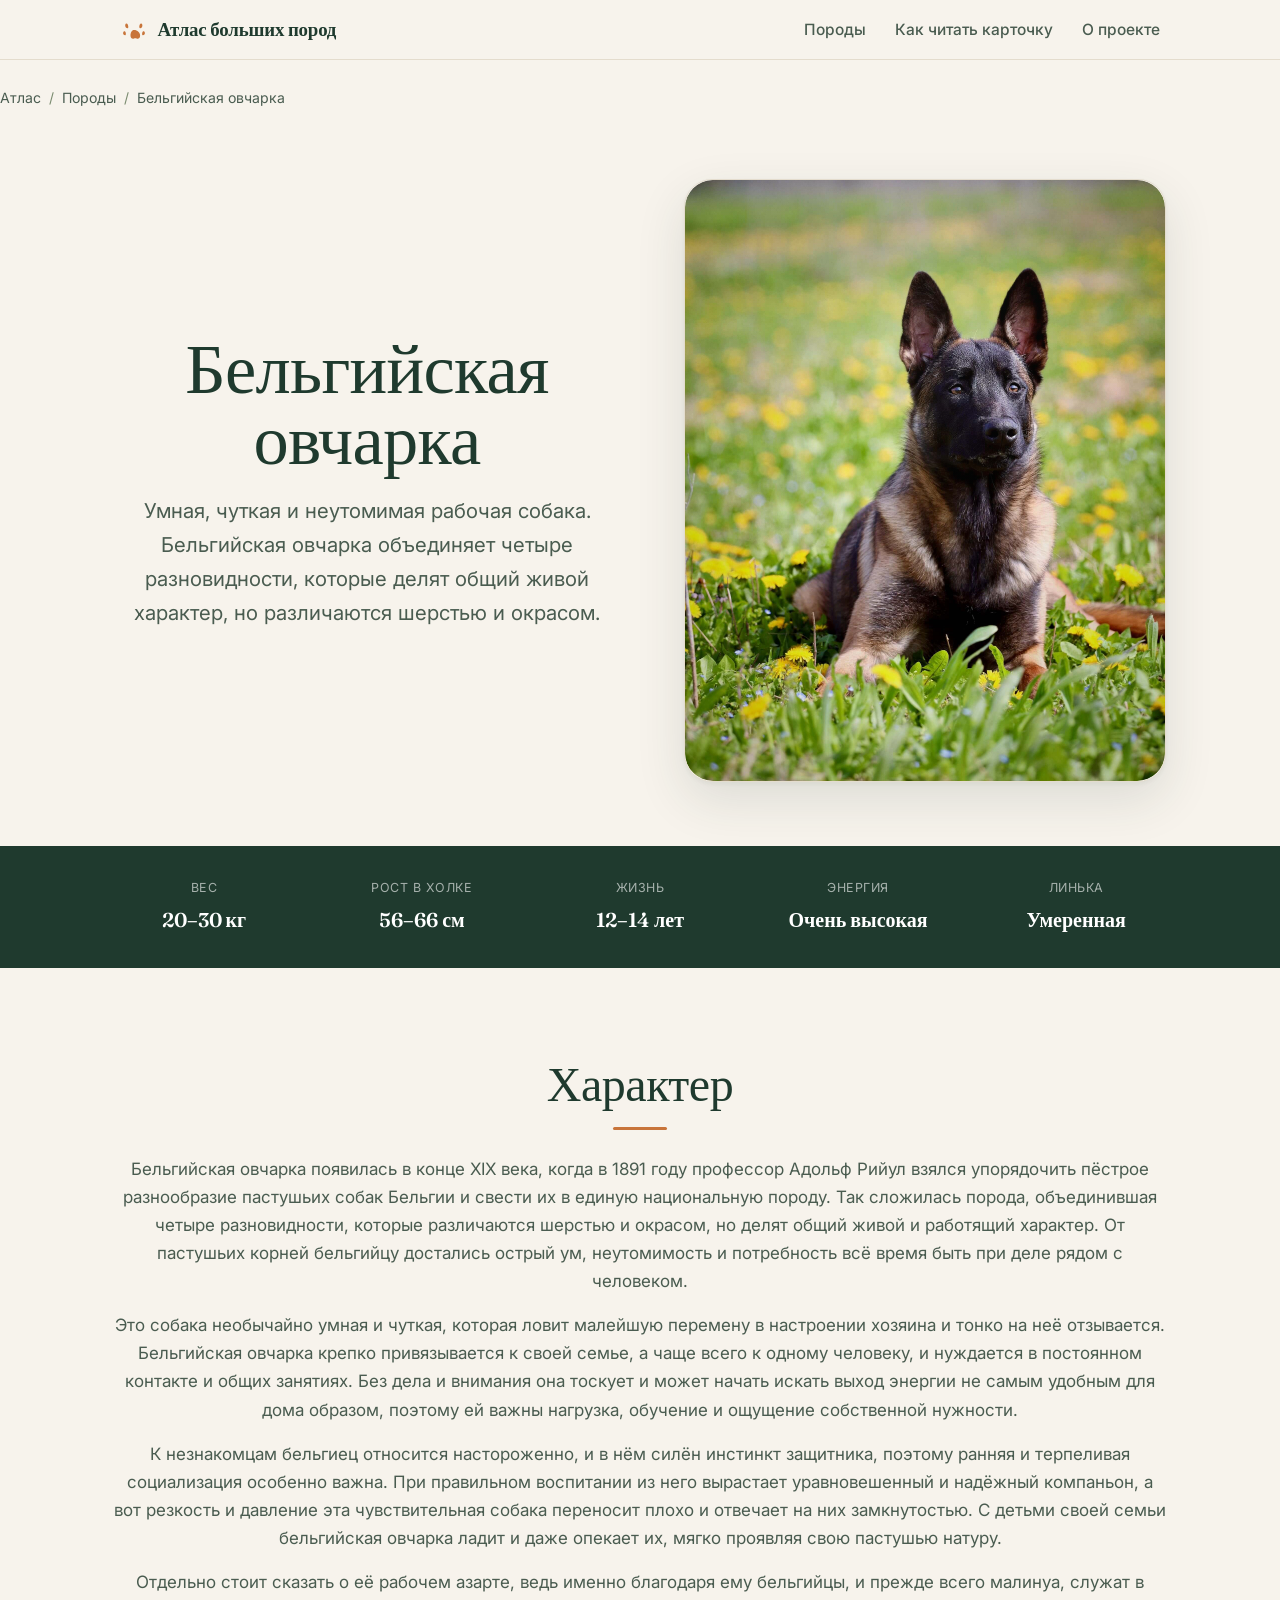
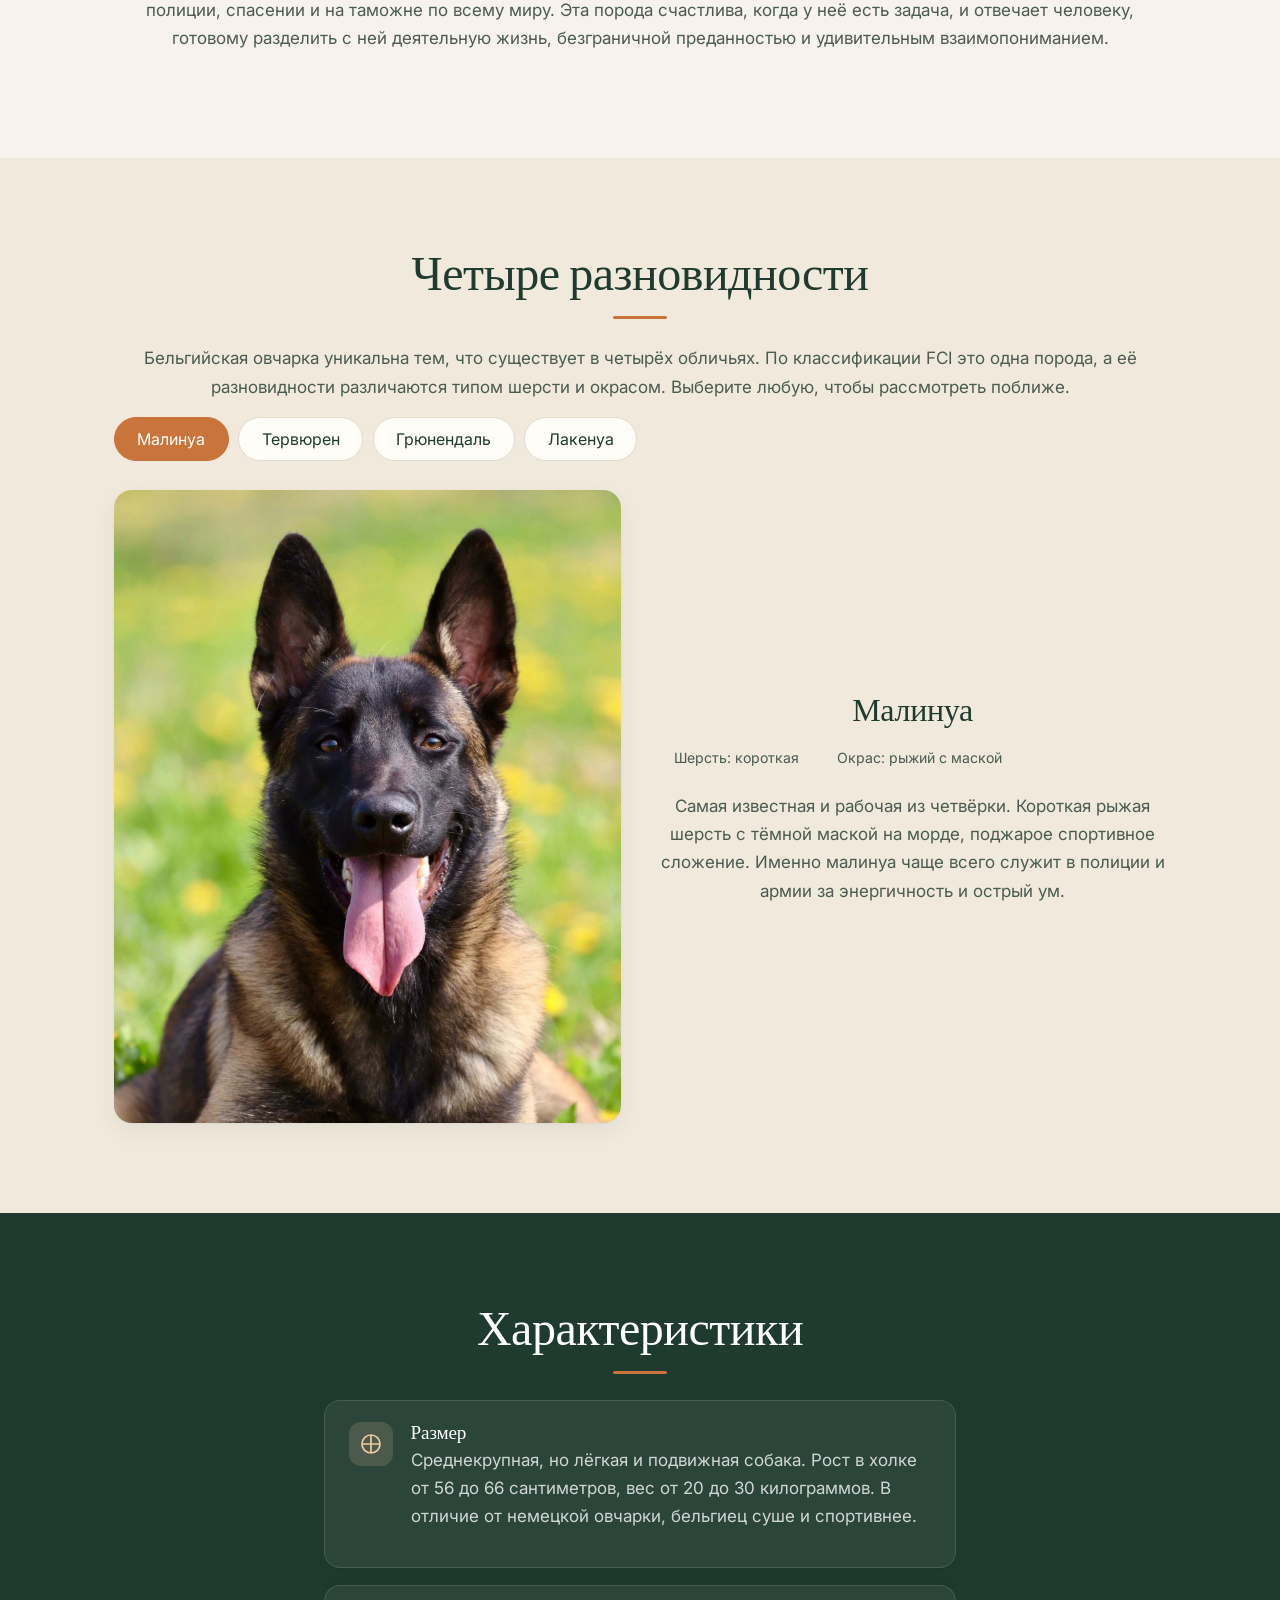
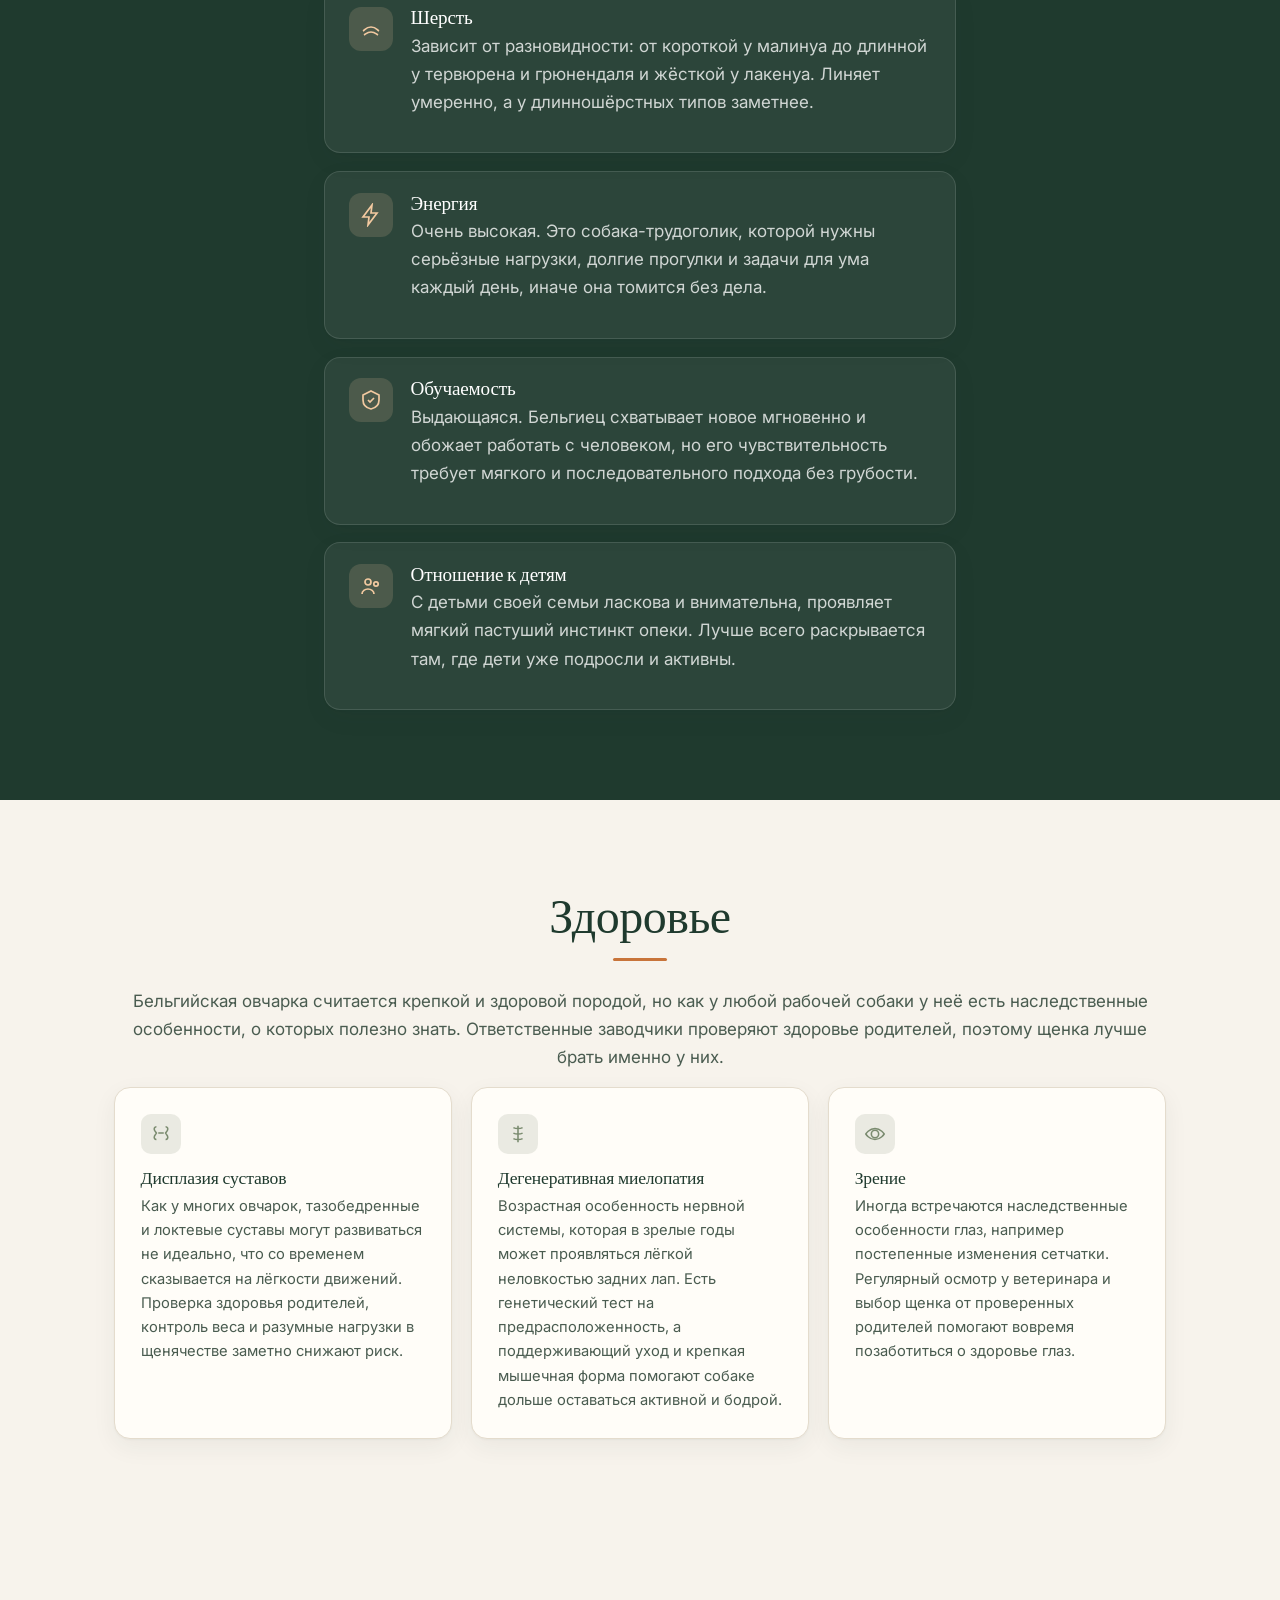
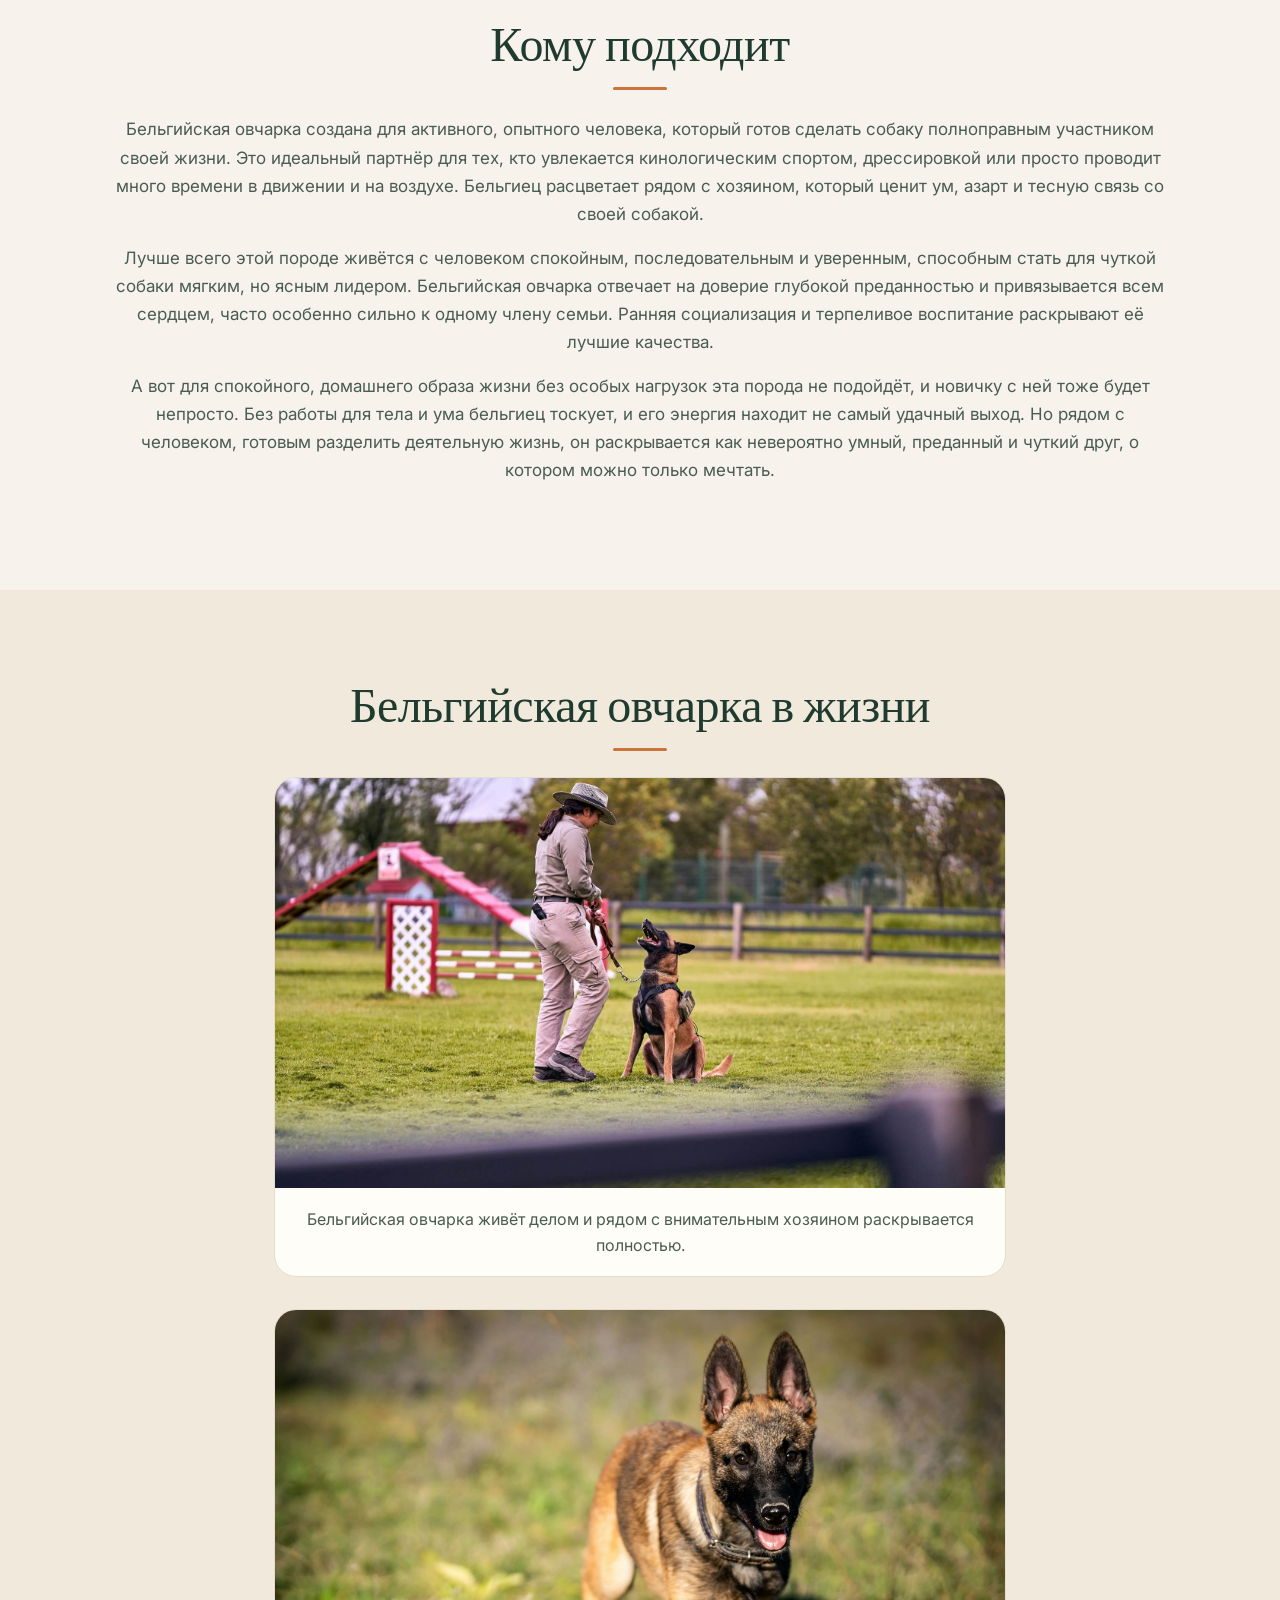
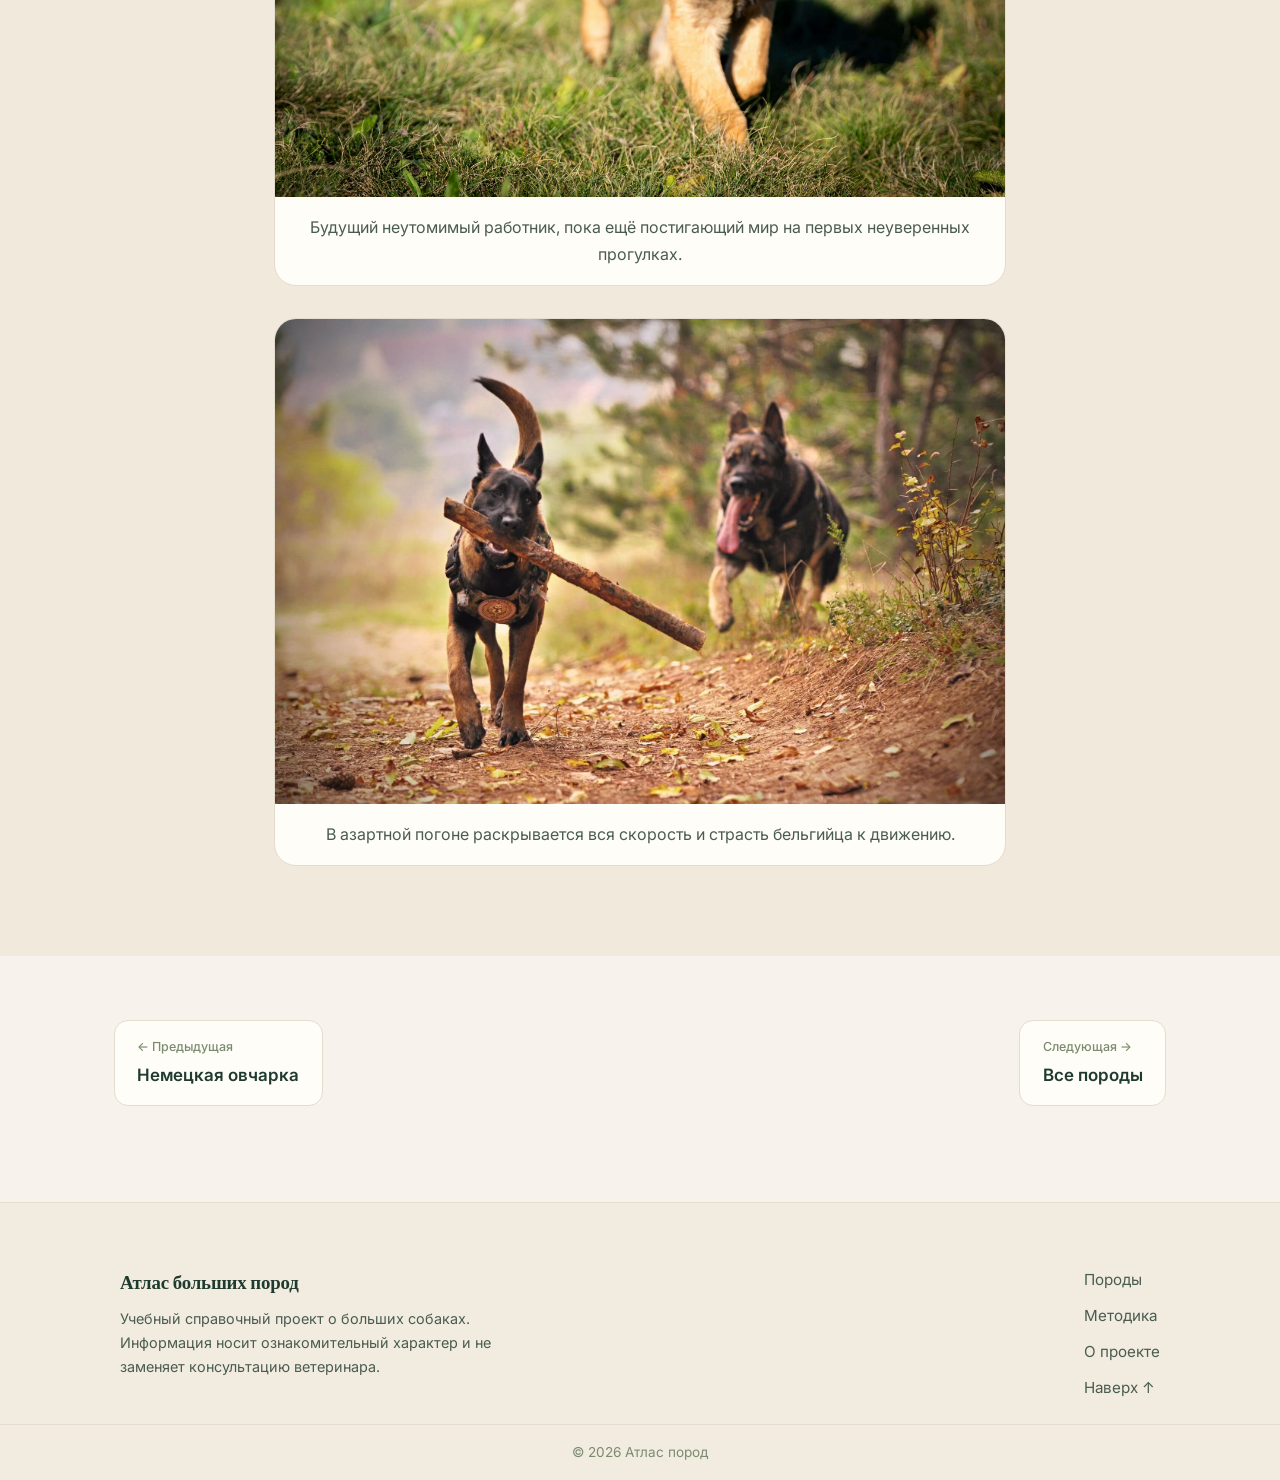
==== belgian.html @ 10ccaa0d "добавила бельгийца и обновила каталог для их поиска" ====
<!DOCTYPE html>
<html lang="ru">
<head>
<meta charset="UTF-8">
<meta name="viewport" content="width=device-width, initial-scale=1.0">
<title>Бельгийская овчарка — Атлас больших пород собак</title>
<meta name="description" content="Карточка бельгийской овчарки: четыре разновидности (малинуа, тервюрен, грюнендаль, лакенуа), характер, здоровье и уход за умной рабочей породой.">

<meta property="og:title" content="Бельгийская овчарка — четыре разновидности">
<meta property="og:description" content="Малинуа, тервюрен, грюнендаль и лакенуа: характер, здоровье и облик бельгийской овчарки.">
<meta property="og:type" content="article">

<script type="application/ld+json">
{
  "@context":"https://schema.org",
  "@type":"Article",
  "headline":"Бельгийская овчарка — характер, разновидности, здоровье",
  "about":"Бельгийская овчарка",
  "inLanguage":"ru",
  "description":"Четыре разновидности бельгийской овчарки, характер, здоровье и уход."
}
</script>
<script type="application/ld+json">
{
  "@context":"https://schema.org",
  "@type":"FAQPage",
  "mainEntity":[
    {"@type":"Question","name":"Сколько разновидностей у бельгийской овчарки?","acceptedAnswer":{"@type":"Answer","text":"Четыре: малинуа (короткошёрстный), тервюрен (длинношёрстный палевый), грюнендаль (длинношёрстный чёрный) и лакенуа (жесткошёрстный). По классификации FCI это одна порода."}},
    {"@type":"Question","name":"Малинуа и бельгийская овчарка — это одно и то же?","acceptedAnswer":{"@type":"Answer","text":"Малинуа — это короткошёрстная разновидность бельгийской овчарки, а не отдельная порода (по классификации FCI)."}},
    {"@type":"Question","name":"Сколько весит бельгийская овчарка?","acceptedAnswer":{"@type":"Answer","text":"Взрослая бельгийская овчарка весит примерно 20–30 кг при росте в холке 56–66 см."}}
  ]
}
</script>

<link rel="preconnect" href="https://fonts.googleapis.com">
<link rel="preconnect" href="https://fonts.gstatic.com" crossorigin>
<link href="https://fonts.googleapis.com/css2?family=Fraunces:ital,opsz,wght@0,9..144,400;0,9..144,500;0,9..144,600;1,9..144,400&family=Inter:wght@400;500;600&display=swap" rel="stylesheet">
<link rel="stylesheet" href="styles.css">
<link rel="stylesheet" href="breed.css">
<style>
/* ===== Блок «Четыре разновидности» ===== */
.variety-tabs{display:flex;flex-wrap:wrap;gap:.6rem;margin-bottom:1.8rem}
.variety-tab{
  padding:.7rem 1.4rem;border:1px solid var(--line);border-radius:999px;
  background:var(--bg-card);font-family:inherit;font-size:1rem;color:var(--ink);
  cursor:pointer;transition:background .2s var(--ease),border-color .2s var(--ease),color .2s var(--ease);
}
.variety-tab:hover{border-color:var(--accent)}
.variety-tab[aria-selected="true"]{background:var(--accent);border-color:var(--accent);color:#fff}
.variety-panel{display:grid;grid-template-columns:1fr 1fr;gap:clamp(1.5rem,3vw,2.5rem);align-items:center}
.variety-photo{border-radius:18px;overflow:hidden;box-shadow:var(--shadow);aspect-ratio:4/5}
.variety-photo img{width:100%;height:100%;object-fit:cover;display:block}
.variety-info h3{font-family:'Fraunces',serif;font-size:clamp(1.5rem,2.5vw,2rem);margin-bottom:.8rem}
.variety-meta{display:flex;flex-wrap:wrap;gap:.6rem;margin-bottom:1.1rem}
.variety-meta span{
  background:var(--bg-soft,#F0E9DC);color:var(--ink-soft);
  padding:.35rem .9rem;border-radius:999px;font-size:.88rem;
}
.variety-info p{color:var(--ink-soft);line-height:1.65}
.variety-panel.is-switching{opacity:0;transition:opacity .15s ease}
@media (max-width:700px){
  .variety-panel{grid-template-columns:1fr}
}
</style>
</head>
<body>

<a class="skip-link" href="#main">К содержанию</a>

<header class="site-header" id="top">
  <nav class="nav" aria-label="Основная навигация">
    <a class="brand" href="index.html">
      <span class="brand-mark" aria-hidden="true">
        <svg viewBox="0 0 32 32" width="28" height="28" fill="none"><path d="M9 14c-2.2 0-3.5-2-3-4 .4-1.6 2-2 3 0 .8 1.6.5 4 0 4zm14 0c-1 0-1.3-2.4-.5-4 1-2 2.6-1.6 3-0 .5 2-0.8 4-2.5 4zM6 22c-2 0-3-2-2.2-3.7.7-1.5 2.2-1 2.7.6.4 1.4.3 3.1-.5 3.1zm20 0c-.8 0-.9-1.7-.5-3.1.5-1.6 2-2.1 2.7-.6C29 20 28 22 26 22zM16 16c4 0 7 3 7 6.5 0 2.8-2.2 4-4 3.2-1.2-.5-2-.5-3 0-1.8.8-4-.4-4-3.2C12 19 13.5 16 16 16z" fill="currentColor"/></svg>
      </span>
      <span class="brand-text">Атлас&nbsp;больших&nbsp;пород</span>
    </a>
    <button class="nav-toggle" aria-expanded="false" aria-controls="nav-links" aria-label="Открыть меню"><span></span><span></span><span></span></button>
    <ul class="nav-links" id="nav-links">
      <li><a href="index.html#breeds">Породы</a></li>
      <li><a href="index.html#how">Как читать карточку</a></li>
      <li><a href="index.html#about">О проекте</a></li>
    </ul>
  </nav>
</header>

<main id="main" class="breed-page breed-centered breed-premium">

  <nav class="crumbs" aria-label="Хлебные крошки">
    <a href="index.html">Атлас</a><span>/</span><a href="index.html#breeds">Породы</a><span>/</span> Бельгийская овчарка
  </nav>

  <section class="breed-hero">
    <div class="breed-hero-text">
      <h1>Бельгийская овчарка</h1>
      <p class="lead">Умная, чуткая и неутомимая рабочая собака. Бельгийская овчарка объединяет четыре разновидности, которые делят общий живой характер, но различаются шерстью и окрасом.</p>
    </div>
    <div class="breed-portrait">
      <img src="images/belgian-hero.jpg" alt="Бельгийская овчарка грюнендаль" loading="eager">
    </div>
  </section>

  <div class="facts-band">
    <dl class="facts">
      <div><dt>Вес</dt><dd>20–30 кг</dd></div>
      <div><dt>Рост в холке</dt><dd>56–66 см</dd></div>
      <div><dt>Жизнь</dt><dd>12–14 лет</dd></div>
      <div><dt>Энергия</dt><dd>Очень высокая</dd></div>
      <div><dt>Линька</dt><dd>Умеренная</dd></div>
    </dl>
  </div>

  <!-- Характер -->
  <section class="breed-section sec-cream" data-reveal>
    <h2>Характер</h2>
    <p>Бельгийская овчарка появилась в конце XIX века, когда в 1891 году профессор Адольф Рийул взялся упорядочить пёстрое разнообразие пастушьих собак Бельгии и свести их в единую национальную породу. Так сложилась порода, объединившая четыре разновидности, которые различаются шерстью и окрасом, но делят общий живой и работящий характер. От пастушьих корней бельгийцу достались острый ум, неутомимость и потребность всё время быть при деле рядом с человеком.</p>
    <p>Это собака необычайно умная и чуткая, которая ловит малейшую перемену в настроении хозяина и тонко на неё отзывается. Бельгийская овчарка крепко привязывается к своей семье, а чаще всего к одному человеку, и нуждается в постоянном контакте и общих занятиях. Без дела и внимания она тоскует и может начать искать выход энергии не самым удобным для дома образом, поэтому ей важны нагрузка, обучение и ощущение собственной нужности.</p>
    <p>К незнакомцам бельгиец относится настороженно, и в нём силён инстинкт защитника, поэтому ранняя и терпеливая социализация особенно важна. При правильном воспитании из него вырастает уравновешенный и надёжный компаньон, а вот резкость и давление эта чувствительная собака переносит плохо и отвечает на них замкнутостью. С детьми своей семьи бельгийская овчарка ладит и даже опекает их, мягко проявляя свою пастушью натуру.</p>
    <p>Отдельно стоит сказать о её рабочем азарте, ведь именно благодаря ему бельгийцы, и прежде всего малинуа, служат в полиции, спасении и на таможне по всему миру. Эта порода счастлива, когда у неё есть задача, и отвечает человеку, готовому разделить с ней деятельную жизнь, безграничной преданностью и удивительным взаимопониманием.</p>
  </section>

  <!-- ЧЕТЫРЕ РАЗНОВИДНОСТИ -->
  <section class="breed-section sec-card" data-reveal>
    <h2>Четыре разновидности</h2>
    <p>Бельгийская овчарка уникальна тем, что существует в четырёх обличьях. По классификации FCI это одна порода, а её разновидности различаются типом шерсти и окрасом. Выберите любую, чтобы рассмотреть поближе.</p>

    <div class="variety-tabs" role="tablist" aria-label="Разновидности бельгийской овчарки">
      <button class="variety-tab" role="tab" aria-selected="true"  data-variety="malinois">Малинуа</button>
      <button class="variety-tab" role="tab" aria-selected="false" data-variety="tervuren">Тервюрен</button>
      <button class="variety-tab" role="tab" aria-selected="false" data-variety="groenendael">Грюнендаль</button>
      <button class="variety-tab" role="tab" aria-selected="false" data-variety="laekenois">Лакенуа</button>
    </div>

    <div class="variety-panel" id="variety-panel">
      <div class="variety-photo"><img id="variety-img" src="images/belgian-malinois.jpg" alt="Бельгийская овчарка малинуа"></div>
      <div class="variety-info">
        <h3 id="variety-title">Малинуа</h3>
        <div class="variety-meta" id="variety-tags"></div>
        <p id="variety-desc"></p>
      </div>
    </div>
  </section>

  <!-- Характеристики -->
  <section class="breed-section sec-dark" data-reveal>
    <h2>Характеристики</h2>
    <div class="spec-list">
      <div class="spec-item"><span class="spec-icon"><svg viewBox="0 0 24 24"><path d="M3 12h18M12 3v18"/><circle cx="12" cy="12" r="9"/></svg></span><div><h3>Размер</h3><p>Среднекрупная, но лёгкая и подвижная собака. Рост в холке от 56 до 66 сантиметров, вес от 20 до 30 килограммов. В отличие от немецкой овчарки, бельгиец суше и спортивнее.</p></div></div>
      <div class="spec-item"><span class="spec-icon"><svg viewBox="0 0 24 24"><path d="M4 14c2-1 3-4 8-4s6 3 8 4M5 18c2-1 3-3 7-3s5 2 7 3"/></svg></span><div><h3>Шерсть</h3><p>Зависит от разновидности: от короткой у малинуа до длинной у тервюрена и грюнендаля и жёсткой у лакенуа. Линяет умеренно, а у длинношёрстных типов заметнее.</p></div></div>
      <div class="spec-item"><span class="spec-icon"><svg viewBox="0 0 24 24"><path d="M13 2L4 14h6l-1 8 9-12h-6z"/></svg></span><div><h3>Энергия</h3><p>Очень высокая. Это собака-трудоголик, которой нужны серьёзные нагрузки, долгие прогулки и задачи для ума каждый день, иначе она томится без дела.</p></div></div>
      <div class="spec-item"><span class="spec-icon"><svg viewBox="0 0 24 24"><path d="M12 3l8 4v5c0 5-3.5 8-8 9-4.5-1-8-4-8-9V7z"/><path d="M9 12l2 2 4-4"/></svg></span><div><h3>Обучаемость</h3><p>Выдающаяся. Бельгиец схватывает новое мгновенно и обожает работать с человеком, но его чувствительность требует мягкого и последовательного подхода без грубости.</p></div></div>
      <div class="spec-item"><span class="spec-icon"><svg viewBox="0 0 24 24"><circle cx="9" cy="8" r="3"/><circle cx="17" cy="10" r="2.2"/><path d="M3 20c0-3 3-5 6-5s6 2 6 5"/></svg></span><div><h3>Отношение к детям</h3><p>С детьми своей семьи ласкова и внимательна, проявляет мягкий пастуший инстинкт опеки. Лучше всего раскрывается там, где дети уже подросли и активны.</p></div></div>
    </div>
  </section>

  <!-- Здоровье -->
  <section class="breed-section sec-cream" data-reveal>
    <h2>Здоровье</h2>
    <p>Бельгийская овчарка считается крепкой и здоровой породой, но как у любой рабочей собаки у неё есть наследственные особенности, о которых полезно знать. Ответственные заводчики проверяют здоровье родителей, поэтому щенка лучше брать именно у них.</p>
    <div class="health-grid">
      <div class="health-card"><span class="health-ico"><svg viewBox="0 0 24 24"><path d="M7 4c-2 0-3 2-2 4l2 3-2 3c-1 2 0 4 2 4M17 4c2 0 3 2 2 4l-2 3 2 3c1 2 0 4-2 4M9 11h6"/></svg></span><h3>Дисплазия суставов</h3><p>Как у многих овчарок, тазобедренные и локтевые суставы могут развиваться не идеально, что со временем сказывается на лёгкости движений. Проверка здоровья родителей, контроль веса и разумные нагрузки в щенячестве заметно снижают риск.</p></div>
      <div class="health-card"><span class="health-ico"><svg viewBox="0 0 24 24"><path d="M12 3v18M12 6c3 0 5-1 5-1M12 6c-3 0-5-1-5-1M12 12c3 0 5-1 5-1M12 12c-3 0-5-1-5-1M12 18c3 0 5-1 5-1M12 18c-3 0-5-1-5-1"/></svg></span><h3>Дегенеративная миелопатия</h3><p>Возрастная особенность нервной системы, которая в зрелые годы может проявляться лёгкой неловкостью задних лап. Есть генетический тест на предрасположенность, а поддерживающий уход и крепкая мышечная форма помогают собаке дольше оставаться активной и бодрой.</p></div>
      <div class="health-card"><span class="health-ico"><svg viewBox="0 0 24 24"><circle cx="12" cy="12" r="4"/><path d="M2 12s3.5-6 10-6 10 6 10 6-3.5 6-10 6-10-6-10-6z"/></svg></span><h3>Зрение</h3><p>Иногда встречаются наследственные особенности глаз, например постепенные изменения сетчатки. Регулярный осмотр у ветеринара и выбор щенка от проверенных родителей помогают вовремя позаботиться о здоровье глаз.</p></div>
    </div>
  </section>

  <!-- Кому подходит -->
  <section class="breed-section sec-cream" data-reveal>
    <h2>Кому подходит</h2>
    <p>Бельгийская овчарка создана для активного, опытного человека, который готов сделать собаку полноправным участником своей жизни. Это идеальный партнёр для тех, кто увлекается кинологическим спортом, дрессировкой или просто проводит много времени в движении и на воздухе. Бельгиец расцветает рядом с хозяином, который ценит ум, азарт и тесную связь со своей собакой.</p>
    <p>Лучше всего этой породе живётся с человеком спокойным, последовательным и уверенным, способным стать для чуткой собаки мягким, но ясным лидером. Бельгийская овчарка отвечает на доверие глубокой преданностью и привязывается всем сердцем, часто особенно сильно к одному члену семьи. Ранняя социализация и терпеливое воспитание раскрывают её лучшие качества.</p>
    <p>А вот для спокойного, домашнего образа жизни без особых нагрузок эта порода не подойдёт, и новичку с ней тоже будет непросто. Без работы для тела и ума бельгиец тоскует, и его энергия находит не самый удачный выход. Но рядом с человеком, готовым разделить деятельную жизнь, он раскрывается как невероятно умный, преданный и чуткий друг, о котором можно только мечтать.</p>
  </section>

  <!-- Галерея -->
  <section class="breed-section sec-card" data-reveal>
    <h2>Бельгийская овчарка в жизни</h2>
    <div class="gallery gallery-vertical">
      <figure><img src="images/belgian-life-1.jpg" alt="Бельгийская овчарка на дрессировке с человеком" loading="lazy"><figcaption>Бельгийская овчарка живёт делом и рядом с внимательным хозяином раскрывается полностью.</figcaption></figure>
      <figure><img src="images/belgian-life-2.jpg" alt="Щенок бельгийской овчарки" loading="lazy"><figcaption>Будущий неутомимый работник, пока ещё постигающий мир на первых неуверенных прогулках.</figcaption></figure>
      <figure><img src="images/belgian-life-3.jpg" alt="Бельгийская овчарка бежит с палкой" loading="lazy"><figcaption>В азартной погоне раскрывается вся скорость и страсть бельгийца к движению.</figcaption></figure>
    </div>
  </section>

  <nav class="breed-nav" aria-label="Другие породы">
    <a href="shepherd.html"><small>← Предыдущая</small>Немецкая овчарка</a>
    <a href="index.html#breeds"><small>Следующая →</small>Все породы</a>
  </nav>

</main>

<footer class="site-footer">
  <div class="footer-inner">
    <div>
      <span class="brand-text">Атлас&nbsp;больших&nbsp;пород</span>
      <p class="footer-note">Учебный справочный проект о больших собаках. Информация носит ознакомительный характер и не заменяет консультацию ветеринара.</p>
    </div>
    <nav aria-label="Подвал">
      <a href="index.html#breeds">Породы</a>
      <a href="index.html#how">Методика</a>
      <a href="index.html#about">О проекте</a>
      <a href="#top">Наверх ↑</a>
    </nav>
  </div>
  <p class="footer-copy">© 2026 Атлас пород</p>
</footer>

<script src="script.js"></script>
<script>
/* ===== Переключатель разновидностей ===== */
(function(){
  const data = {
    malinois:{
      title:'Малинуа',
      img:'images/belgian-malinois.jpg',
      alt:'Бельгийская овчарка малинуа',
      tags:['Шерсть: короткая','Окрас: рыжий с маской'],
      desc:'Самая известная и рабочая из четвёрки. Короткая рыжая шерсть с тёмной маской на морде, поджарое спортивное сложение. Именно малинуа чаще всего служит в полиции и армии за энергичность и острый ум.'
    },
    tervuren:{
      title:'Тервюрен',
      img:'images/belgian-tervuren.jpg',
      alt:'Бельгийская овчарка тервюрен',
      tags:['Шерсть: длинная','Окрас: палевый с налётом'],
      desc:'Длинношёрстный красавец с пышным «воротником» и очёсами. Основной окрас палевый, где кончики волос будто присыпаны углём. Редко встречается и серый вариант окраса. Темперамент живой и впечатлительный.'
    },
    groenendael:{
      title:'Грюнендаль',
      img:'images/belgian-groenendael.jpg',
      alt:'Бельгийская овчарка грюнендаль',
      tags:['Шерсть: длинная','Окрас: сплошной чёрный'],
      desc:'Та же длинная роскошная шерсть, что у тервюрена, но угольно-чёрная без единого пятна. Самый эффектный и нарядный из бельгийцев, элегантный и внимательный.'
    },
    laekenois:{
      title:'Лакенуа',
      img:'images/belgian-laekenois.jpg',
      alt:'Бельгийская овчарка лакенуа',
      tags:['Шерсть: жёсткая','Окрас: рыжеватый'],
      desc:'Самая редкая разновидность. Жёсткая, грубая, чуть взъерошенная шерсть придаёт лакенуа простоватый «деревенский» вид. Рыжеватый окрас с лёгким затемнением на морде и хвосте.'
    }
  };

  const tabs  = document.querySelectorAll('.variety-tab');
  const panel = document.getElementById('variety-panel');
  const img   = document.getElementById('variety-img');
  const title = document.getElementById('variety-title');
  const tagsW = document.getElementById('variety-tags');
  const desc  = document.getElementById('variety-desc');
  if(!tabs.length || !panel) return;

  function render(key){
    const v = data[key];
    if(!v) return;
    img.src = v.img;
    img.alt = v.alt;
    title.textContent = v.title;
    tagsW.innerHTML = v.tags.map(t => '<span>' + t + '</span>').join('');
    desc.textContent = v.desc;
  }

  tabs.forEach(tab => {
    tab.addEventListener('click', () => {
      tabs.forEach(t => t.setAttribute('aria-selected', String(t === tab)));
      panel.classList.add('is-switching');
      setTimeout(() => {
        render(tab.dataset.variety);
        panel.classList.remove('is-switching');
      }, 150);
    });
  });

  // стартовое состояние
  render('malinois');
})();
</script>
</body>
</html>
---- styles.css ----
/* =========================================================
   АТЛАС ПОРОД — стили
   Концепция: премиальный иллюстрированный полевой справочник
   Палитра: тёплый крем, чернильно-зелёный, терракота, мох
   ========================================================= */

:root{
  --bg:        #F7F3EC;   /* тёплый кремовый фон, не чисто белый */
  --bg-card:   #FFFDF8;   /* карточки чуть светлее фона */
  --ink:       #1F3A2E;   /* глубокий чернильно-зелёный текст */
  --ink-soft:  #4A5C50;   /* приглушённый текст */
  --accent:    #C8743A;   /* терракотово-янтарный акцент */
  --accent-dk: #A95C28;
  --moss:      #7A8B6F;   /* мягкий мох */
  --line:      #E4DCCD;   /* линии и рамки */
  --shadow:    0 1px 2px rgba(31,58,46,.04), 0 8px 24px rgba(31,58,46,.06);
  --shadow-lg: 0 2px 4px rgba(31,58,46,.05), 0 18px 50px rgba(31,58,46,.12);
  --radius:    18px;
  --maxw:      1120px;
  --ease:      cubic-bezier(.22,.61,.36,1);
}

*{box-sizing:border-box;margin:0;padding:0}

html{scroll-behavior:smooth;-webkit-text-size-adjust:100%}

body{
  background:var(--bg);
  color:var(--ink);
  font-family:'Inter',system-ui,sans-serif;
  font-size:17px;
  line-height:1.65;
  -webkit-font-smoothing:antialiased;
  text-rendering:optimizeLegibility;
}

img{max-width:100%;display:block}

h1,h2,h3{font-family:'Fraunces',Georgia,serif;line-height:1.1;font-weight:500;letter-spacing:-.01em}

a{color:inherit;text-decoration:none}

/* ---- Доступность: фокус и skip-link ---- */
:focus-visible{outline:3px solid var(--accent);outline-offset:3px;border-radius:6px}

.skip-link{
  position:absolute;left:-999px;top:0;z-index:100;
  background:var(--ink);color:#fff;padding:.7rem 1.2rem;border-radius:0 0 10px 0;
}
.skip-link:focus{left:0}

/* ---- Контейнерные отступы ---- */
.hero,.breeds,.how,.about,.section-head{max-width:var(--maxw);margin-inline:auto;padding-inline:clamp(20px,5vw,40px)}

.eyebrow{
  font-size:.78rem;letter-spacing:.18em;text-transform:uppercase;
  color:var(--accent-dk);font-weight:600;margin-bottom:.9rem;
}

/* =========================================================
   ШАПКА
   ========================================================= */
.site-header{position:sticky;top:0;z-index:50;background:rgba(247,243,236,.82);backdrop-filter:blur(10px);border-bottom:1px solid var(--line)}
.nav{max-width:var(--maxw);margin-inline:auto;padding:14px clamp(20px,5vw,40px);display:flex;align-items:center;justify-content:space-between;gap:1rem}
.brand{display:flex;align-items:center;gap:.6rem;font-weight:600}
.brand-mark{color:var(--accent);display:grid;place-items:center}
.brand-text{font-family:'Fraunces',serif;font-size:1.18rem;font-weight:600;letter-spacing:-.01em}
.nav-links{display:flex;gap:1.8rem;list-style:none}
.nav-links a{font-size:.97rem;color:var(--ink-soft);font-weight:500;position:relative;padding:.2rem 0}
.nav-links a::after{content:"";position:absolute;left:0;bottom:-2px;width:0;height:2px;background:var(--accent);transition:width .25s var(--ease)}
.nav-links a:hover{color:var(--ink)}
.nav-links a:hover::after{width:100%}

.nav-toggle{display:none;flex-direction:column;gap:5px;background:none;border:0;cursor:pointer;padding:8px}
.nav-toggle span{width:24px;height:2px;background:var(--ink);border-radius:2px;transition:.3s var(--ease)}
.nav-toggle[aria-expanded="true"] span:nth-child(1){transform:translateY(7px) rotate(45deg)}
.nav-toggle[aria-expanded="true"] span:nth-child(2){opacity:0}
.nav-toggle[aria-expanded="true"] span:nth-child(3){transform:translateY(-7px) rotate(-45deg)}

/* =========================================================
   HERO
   ========================================================= */
.hero{display:grid;grid-template-columns:1.15fr .85fr;gap:clamp(2rem,5vw,4rem);align-items:center;padding-block:clamp(3rem,8vw,6rem)}
.hero-title{font-size:clamp(2.4rem,6vw,4.1rem);margin-bottom:1.3rem}
.hero-title em{font-style:italic;color:var(--accent)}
.hero-lead{font-size:1.12rem;color:var(--ink-soft);max-width:46ch;margin-bottom:2rem}
.hero-actions{display:flex;flex-wrap:wrap;gap:.9rem;margin-bottom:2.6rem}

.btn{display:inline-flex;align-items:center;gap:.5rem;padding:.85rem 1.5rem;border-radius:999px;font-weight:600;font-size:.98rem;transition:transform .2s var(--ease),box-shadow .2s var(--ease),background .2s var(--ease);border:1.5px solid transparent}
.btn-primary{background:var(--accent);color:#fff;box-shadow:var(--shadow)}
.btn-primary:hover{background:var(--accent-dk);transform:translateY(-2px);box-shadow:var(--shadow-lg)}
.btn-ghost{border-color:var(--line);color:var(--ink)}
.btn-ghost:hover{border-color:var(--ink);transform:translateY(-2px)}

.hero-stats{display:flex;gap:2.4rem;flex-wrap:wrap}
.hero-stats dt{font-size:.8rem;color:var(--ink-soft);letter-spacing:.04em;margin-bottom:.2rem}
.hero-stats dd{font-family:'Fraunces',serif;font-size:2rem;font-weight:600;display:flex;align-items:baseline;gap:.4rem}
.hero-stats dd span{font-family:'Inter',sans-serif;font-size:.72rem;color:var(--moss);font-weight:500}

.hero-figure{display:grid;place-items:center}
.hero-card{position:relative;width:100%;max-width:380px;aspect-ratio:4/5;background:var(--bg-card);border:1px solid var(--line);border-radius:24px;box-shadow:var(--shadow-lg);display:grid;place-items:center;overflow:hidden}
.hero-card::before{content:"";position:absolute;inset:0;background:radial-gradient(120% 80% at 70% 10%,rgba(200,116,58,.10),transparent 60%)}
.hero-card-label{position:absolute;bottom:18px;left:20px;font-size:.8rem;color:var(--ink-soft);letter-spacing:.04em;background:var(--bg);padding:.35rem .7rem;border-radius:999px;border:1px solid var(--line)}

/* =========================================================
   ИЛЛЮСТРАЦИИ СОБАК (чистый CSS, без внешних картинок)
   Переменная --coat задаёт окрас — переключается скриптом
   ========================================================= */
.dog-silhouette,.breed-art,.dog-husky,.dog-malamute,.dog-bernese{--coat:#6b6b6b;--coat2:#cfcfcf}
[class*="dog-"]{
  position:relative;width:min(70%,240px);aspect-ratio:1;
}
/* Голова + морда через слои градиентов и форм */
[class*="dog-"]::before{
  content:"";position:absolute;inset:12% 18%;border-radius:48% 48% 46% 46%/55% 55% 45% 45%;
  background:
    radial-gradient(circle at 50% 78%, var(--coat2) 0 18%, transparent 19%),
    linear-gradient(160deg,var(--coat),color-mix(in srgb,var(--coat) 70%, #000) 100%);
  box-shadow:inset 0 -10px 24px rgba(0,0,0,.18);
}
/* Уши */
[class*="dog-"]::after{
  content:"";position:absolute;top:4%;left:50%;width:78%;height:34%;transform:translateX(-50%);
  background:
    radial-gradient(60% 100% at 12% 100%, var(--coat) 0 60%, transparent 61%),
    radial-gradient(60% 100% at 88% 100%, var(--coat) 0 60%, transparent 61%);
}
.dog-husky{--coat:#3a3a3a;--coat2:#f4f4f4}
.dog-malamute{--coat:#4a4036;--coat2:#efe7d8}
.dog-bernese{--coat:#241c16;--coat2:#e8e2d6}
.breed-art{width:88px;height:88px;flex:0 0 auto}

/* =========================================================
   ОБЩИЙ ЗАГОЛОВОК СЕКЦИИ
   ========================================================= */
.section-head{text-align:center;padding-block:clamp(2.5rem,6vw,4rem) 1.5rem}
.section-head h2{font-size:clamp(2rem,4.5vw,2.9rem);margin-bottom:.7rem}
.section-note{color:var(--ink-soft);max-width:54ch;margin-inline:auto}

/* =========================================================
   КАТАЛОГ ПОРОД
   ========================================================= */
.breeds{padding-bottom:clamp(3rem,7vw,5rem)}
.breed-grid{list-style:none;display:grid;grid-template-columns:repeat(auto-fit,minmax(280px,1fr));gap:1.4rem}
.breed-card{
  position:relative;display:grid;grid-template-rows:auto auto 1fr auto;gap:1rem;
  background:var(--bg-card);border:1px solid var(--line);border-radius:var(--radius);
  padding:1.6rem 1.6rem 1.4rem;box-shadow:var(--shadow);
  transition:transform .28s var(--ease),box-shadow .28s var(--ease),border-color .28s var(--ease);
  height:100%;
}
.breed-card:hover{transform:translateY(-5px);box-shadow:var(--shadow-lg);border-color:#d8cdb8}
.breed-num{font-family:'Fraunces',serif;font-size:.9rem;color:var(--moss);letter-spacing:.1em}
.breed-card .breed-art{margin:.3rem auto .2rem}
.breed-name{font-family:'Fraunces',serif;font-size:1.5rem;font-weight:600;display:block;margin-bottom:.35rem}
.breed-tag{display:block;color:var(--accent-dk);font-size:.9rem;font-weight:500;margin-bottom:.5rem}
.breed-meta{display:block;color:var(--ink-soft);font-size:.86rem}
.breed-go{font-weight:600;font-size:.92rem;color:var(--ink);display:inline-flex;gap:.3rem;transition:gap .2s var(--ease)}
.breed-card:hover .breed-go{gap:.7rem;color:var(--accent)}

/* =========================================================
   КАК ЧИТАТЬ КАРТОЧКУ
   ========================================================= */
.how{background:linear-gradient(180deg,transparent,rgba(122,139,111,.06));padding-bottom:clamp(3rem,7vw,5rem);max-width:none}
.how>.section-head,.how>.how-list{max-width:var(--maxw);margin-inline:auto;padding-inline:clamp(20px,5vw,40px)}
.how-list{list-style:none;display:grid;grid-template-columns:repeat(auto-fit,minmax(280px,1fr));gap:1.2rem 2.4rem}
.how-list li{display:flex;gap:1.1rem;align-items:flex-start;padding-block:.6rem;border-top:1px solid var(--line)}
.how-n{font-family:'Fraunces',serif;font-size:1.4rem;color:var(--accent);font-weight:600;flex:0 0 auto;width:2ch}
.how-list h3{font-size:1.2rem;margin-bottom:.25rem}
.how-list p{color:var(--ink-soft);font-size:.95rem}

/* =========================================================
   О ПРОЕКТЕ
   ========================================================= */
.about{padding-block:clamp(3.5rem,8vw,6rem)}
.about-inner{max-width:62ch;margin-inline:auto;text-align:center}
.about-inner h2{font-size:clamp(2rem,4.5vw,2.8rem);margin-bottom:1.3rem}
.about-inner p{color:var(--ink-soft);margin-bottom:1.1rem;font-size:1.05rem}
.about-note{font-size:.95rem;background:var(--bg-card);border:1px solid var(--line);border-radius:14px;padding:1rem 1.3rem}

/* =========================================================
   ПОДВАЛ
   ========================================================= */
.site-footer{border-top:1px solid var(--line);margin-top:2rem;background:#F2ECE0}
.footer-inner{max-width:var(--maxw);margin-inline:auto;padding:clamp(2.5rem,6vw,4rem) clamp(20px,5vw,40px) 1.5rem;display:flex;flex-wrap:wrap;gap:2rem;justify-content:space-between}
.footer-note{color:var(--ink-soft);font-size:.9rem;max-width:42ch;margin-top:.6rem}
.site-footer nav{display:flex;flex-direction:column;gap:.7rem}
.site-footer nav a{color:var(--ink-soft);font-size:.95rem}
.site-footer nav a:hover{color:var(--accent)}
.footer-copy{text-align:center;color:var(--moss);font-size:.85rem;padding:1rem;border-top:1px solid var(--line)}

/* =========================================================
   АДАПТИВ
   ========================================================= */
@media (max-width:860px){
  .hero{grid-template-columns:1fr;text-align:left}
  .hero-figure{order:-1}
  .hero-card{max-width:300px}
  .nav-toggle{display:flex}
  .nav-links{
    position:absolute;top:100%;left:0;right:0;flex-direction:column;gap:0;
    background:var(--bg);border-bottom:1px solid var(--line);
    max-height:0;overflow:hidden;transition:max-height .35s var(--ease);
  }
  .nav-links.open{max-height:320px}
  .nav-links li{border-top:1px solid var(--line)}
  .nav-links a{display:block;padding:1rem clamp(20px,5vw,40px)}
  .nav-links a::after{display:none}
}

@media (max-width:480px){
  body{font-size:16px}
  .hero-stats{gap:1.5rem}
  .hero-stats dd{font-size:1.6rem}
}

/* ---- Уважение к настройке «уменьшить движение» ---- */
@media (prefers-reduced-motion:reduce){
  *{animation:none!important;transition:none!important;scroll-behavior:auto!important}
}

/* =========================================================
   СТРАНИЦА ПОРОДЫ
   ========================================================= */
.breed-page{max-width:var(--maxw);margin-inline:auto;padding-inline:clamp(20px,5vw,40px)}

.crumbs{display:flex;gap:.5rem;align-items:center;font-size:.88rem;color:var(--ink-soft);padding-block:1.6rem .4rem}
.crumbs a:hover{color:var(--accent)}
.crumbs span{color:var(--moss)}

/* Заголовок породы */
.breed-hero{display:grid;grid-template-columns:1fr 1fr;gap:clamp(1.5rem,4vw,3.5rem);align-items:center;padding-block:1.5rem clamp(2.5rem,6vw,4rem)}
.breed-hero-text .breed-index{font-family:'Fraunces',serif;color:var(--moss);letter-spacing:.1em;margin-bottom:.6rem}
.breed-hero-text h1{font-size:clamp(2.3rem,5.5vw,3.6rem);margin-bottom:1rem}
.breed-hero-text .lead{font-size:1.12rem;color:var(--ink-soft);max-width:48ch}
.breed-portrait{background:var(--bg-card);border:1px solid var(--line);border-radius:24px;box-shadow:var(--shadow-lg);aspect-ratio:1;display:grid;place-items:center;position:relative;overflow:hidden}
.breed-portrait img{width:100%;height:100%;object-fit:cover;border-radius:24px;display:block}
.breed-portrait::before{content:"";position:absolute;inset:0;background:radial-gradient(120% 90% at 30% 10%,rgba(122,139,111,.12),transparent 60%)}

/* Быстрые факты */
.facts{display:grid;grid-template-columns:repeat(auto-fit,minmax(140px,1fr));gap:1px;background:var(--line);border:1px solid var(--line);border-radius:var(--radius);overflow:hidden;margin-bottom:clamp(2.5rem,6vw,4rem)}
.facts div{background:var(--bg-card);padding:1.1rem 1.2rem}
.facts dt{font-size:.78rem;letter-spacing:.04em;color:var(--ink-soft);margin-bottom:.3rem;text-transform:uppercase}
.facts dd{font-family:'Fraunces',serif;font-size:1.25rem;font-weight:600}

/* Разделы контента */
.breed-section{padding-block:clamp(2rem,5vw,3rem);border-top:1px solid var(--line)}
/* Анимация появления — только если JS пометил <html> классом js-reveal.
   Без JS контент виден сразу (прогрессивное улучшение). */
.js-reveal .breed-section[data-reveal]{opacity:0;transform:translateY(18px);transition:opacity .6s var(--ease),transform .6s var(--ease)}
.js-reveal .breed-section[data-reveal].is-visible{opacity:1;transform:none}
.breed-section .sec-eyebrow{font-family:'Fraunces',serif;color:var(--accent);font-size:1rem;margin-bottom:.4rem}
.breed-section h2{font-size:clamp(1.7rem,3.6vw,2.3rem);margin-bottom:1.1rem}
.breed-section p{color:var(--ink-soft);max-width:64ch;margin-bottom:1rem}
.breed-section ul{color:var(--ink-soft);max-width:64ch;padding-left:1.2rem;margin-bottom:1rem}
.breed-section li{margin-bottom:.5rem}
.breed-section li::marker{color:var(--accent)}

/* Health-карточки */
.health-grid{display:grid;grid-template-columns:repeat(auto-fit,minmax(220px,1fr));gap:1rem;max-width:none}
.health-card{background:var(--bg-card);border:1px solid var(--line);border-radius:14px;padding:1.2rem 1.3rem}
.health-card h3{font-size:1.1rem;margin-bottom:.4rem}
.health-card p{font-size:.92rem;margin-bottom:0}

/* ---- Переключатель окрасов (сигнатурный элемент) ---- */
.coat-block{display:grid;grid-template-columns:1fr 1fr;gap:clamp(1.5rem,4vw,3rem);align-items:center}
.coat-preview{background:var(--bg-card);border:1px solid var(--line);border-radius:20px;aspect-ratio:1;display:grid;place-items:center;box-shadow:var(--shadow);position:relative;overflow:hidden}
.coat-preview #coat-photo{width:100%;height:100%;object-fit:cover;border-radius:20px;display:block}
.coat-preview #coat-name{position:absolute;left:0;right:0;bottom:0;text-align:center;padding:.7rem;background:linear-gradient(transparent,rgba(31,58,46,.72));color:#fff;font-family:'Fraunces',serif;font-size:1.05rem}
.coat-preview [class*="dog-"]{transition:none}
.coat-preview [class*="dog-"]::before{transition:background .4s var(--ease)}
#coat-name{position:absolute;bottom:16px;left:0;right:0;text-align:center;font-family:'Fraunces',serif;font-size:1.1rem;color:var(--ink)}
.swatches{display:flex;flex-wrap:wrap;gap:.8rem;margin-top:.4rem}
.swatch{display:flex;flex-direction:column;align-items:center;gap:.45rem;background:none;border:0;cursor:pointer;padding:.3rem;border-radius:12px;transition:transform .2s var(--ease)}
.swatch:hover{transform:translateY(-3px)}
.swatch-chip{width:46px;height:46px;border-radius:50%;border:2px solid var(--line);box-shadow:inset 0 -6px 12px rgba(0,0,0,.18);transition:border-color .2s var(--ease),box-shadow .2s var(--ease)}
.swatch[aria-pressed="true"] .swatch-chip{border-color:var(--accent);box-shadow:inset 0 -6px 12px rgba(0,0,0,.18),0 0 0 3px rgba(200,116,58,.25)}
.swatch-label{font-size:.8rem;color:var(--ink-soft)}
.swatch[aria-pressed="true"] .swatch-label{color:var(--ink);font-weight:600}

/* ---- Галерея фото (плейсхолдеры под реальные снимки) ---- */
.gallery{display:grid;grid-template-columns:repeat(auto-fit,minmax(200px,1fr));gap:1rem}
.gallery figure{margin:0;border-radius:16px;overflow:hidden;border:1px solid var(--line);background:var(--bg-card)}
.photo-ph{aspect-ratio:4/3;display:grid;place-items:center;text-align:center;padding:1rem;
  background:repeating-linear-gradient(135deg,#F1EADB,#F1EADB 12px,#ECE3D2 12px,#ECE3D2 24px);
  color:var(--moss);font-size:.85rem;position:relative}
.photo-ph span{background:var(--bg);padding:.4rem .8rem;border-radius:999px;border:1px solid var(--line)}
.gallery figcaption{padding:.7rem .9rem;font-size:.85rem;color:var(--ink-soft)}
.gallery figure img{display:block;width:100%;height:auto;object-fit:cover}

/* Вертикальная галерея: фото друг под другом, крупные */
.gallery-vertical{display:flex;flex-direction:column;gap:1.6rem;max-width:680px}
.gallery-vertical figure{border-radius:18px}
.gallery-vertical figure img{max-height:460px}
.gallery-vertical figcaption{padding:.9rem 1.1rem;font-size:.95rem}

/* Навигация между породами */
.breed-nav{display:flex;justify-content:space-between;gap:1rem;flex-wrap:wrap;padding-block:clamp(2.5rem,6vw,4rem)}
.breed-nav a{background:var(--bg-card);border:1px solid var(--line);border-radius:14px;padding:1rem 1.4rem;font-weight:600;transition:transform .2s var(--ease),border-color .2s var(--ease)}
.breed-nav a:hover{transform:translateY(-3px);border-color:var(--accent);color:var(--accent)}
.breed-nav small{display:block;font-weight:500;color:var(--moss);font-size:.78rem;margin-bottom:.2rem}

@media (max-width:760px){
  .breed-hero,.coat-block{grid-template-columns:1fr}
  .breed-portrait{max-width:340px;margin-inline:auto}
  .coat-preview{max-width:340px;margin-inline:auto}
}

/* =========================================================
   ЦЕНТРИРОВАННАЯ СТРАНИЦА ПОРОДЫ (класс .breed-centered)
   ========================================================= */
.breed-centered .breed-section{text-align:center}
.breed-centered .breed-section p{margin-inline:auto}
.breed-centered .breed-section .sec-eyebrow{text-align:center}

/* Характеристики — блоки без маркеров, по центру */
.spec-list{display:flex;flex-direction:column;gap:1.4rem;max-width:64ch;margin-inline:auto}
.spec-item h3{font-size:1.2rem;margin-bottom:.3rem;color:var(--ink)}
.spec-item p{color:var(--ink-soft)}

/* Здоровье — карточки по центру */
.breed-centered .health-grid{justify-content:center}
.breed-centered .health-card{text-align:center}

/* Окрасы — блок по центру, кнопки по центру */
.breed-centered .coat-block{justify-items:center}
.breed-centered .swatches{justify-content:center}

/* Галерея — по центру */
.breed-centered .gallery-vertical{margin-inline:auto}
.breed-centered .gallery-vertical figcaption{text-align:center}

/* Заголовок-портрет (hero) центрируем текст */
.breed-centered .breed-hero-text{text-align:center}
.breed-centered .breed-hero-text .lead{margin-inline:auto}

/* =========================================================
   КАРУСЕЛЬ ОКРАСОВ (страница берна)
   ========================================================= */
.coat-carousel{position:relative;background:var(--bg-card);border:1px solid var(--line);border-radius:20px;aspect-ratio:1;overflow:hidden;box-shadow:var(--shadow);display:grid;place-items:center}
.coat-carousel img{width:100%;height:100%;object-fit:cover;border-radius:20px;display:block}
.carousel-arrow{position:absolute;top:50%;transform:translateY(-50%);z-index:2;width:44px;height:44px;border-radius:50%;border:none;cursor:pointer;background:rgba(255,253,248,.9);color:var(--ink);font-size:1.6rem;line-height:1;display:grid;place-items:center;box-shadow:var(--shadow);transition:background .2s var(--ease),transform .2s var(--ease)}
.carousel-arrow:hover{background:#fff;transform:translateY(-50%) scale(1.08)}
.carousel-prev{left:12px}
.carousel-next{right:12px}
.carousel-dots{position:absolute;bottom:14px;left:0;right:0;display:flex;justify-content:center;gap:.5rem;z-index:2}
.carousel-dot{width:9px;height:9px;border-radius:50%;background:rgba(255,255,255,.55);box-shadow:0 0 0 1px rgba(31,58,46,.2);transition:background .2s var(--ease)}
.carousel-dot.active{background:var(--accent)}

/* Статичный «свотч» окраса берна (не кнопка) */
.swatch-static{cursor:default}
.swatch-static .swatch-chip{border-color:var(--accent);box-shadow:inset 0 -6px 12px rgba(0,0,0,.18),0 0 0 3px rgba(200,116,58,.25)}
---- breed.css ----
/* =========================================================
   СТРАНИЦЫ ПОРОД — премиальное оформление
   Широкая раскладка, чередование фонов секций, иконки
   Подключается ПОСЛЕ styles.css, переопределяет ключевое
   ========================================================= */

:root{ --edge: clamp(20px, 5vw, 72px); --content: 1180px; }

/* Страница на всю ширину, внутренние секции сами центрируют контент */
.breed-page.breed-premium{max-width:none;padding-inline:0;overflow-x:hidden}

/* Внутренний центрирующий контейнер */
.bp-wrap{max-width:var(--content);margin-inline:auto;padding-inline:var(--edge)}

/* =========================================================
   HERO породы — крупный, на всю ширину
   ========================================================= */
.breed-premium .breed-hero{
  display:grid;grid-template-columns:1.05fr 1fr;
  gap:clamp(2rem,5vw,4.5rem);align-items:center;
  max-width:var(--content);margin-inline:auto;
  padding:clamp(2rem,5vw,4rem) var(--edge) clamp(2.5rem,6vw,4rem);
}
.breed-premium .breed-hero-text h1{font-size:clamp(2.6rem,6vw,4.4rem);line-height:1.02;margin-bottom:1.2rem}
.breed-premium .breed-hero-text .lead{font-size:clamp(1.05rem,1.6vw,1.3rem);max-width:46ch}
.breed-premium .breed-portrait{aspect-ratio:4/5;border-radius:28px;box-shadow:var(--shadow-lg)}
.breed-premium .breed-portrait img{border-radius:28px}

/* Лента фактов — крупнее, на всю ширину контента */
.breed-premium .facts{
  max-width:var(--content);margin:0 auto clamp(0,0,0);
  margin-inline:auto;margin-bottom:0;
  border-radius:0;border-left:none;border-right:none;
}
.breed-premium .facts-band{background:var(--ink);padding:0}
.breed-premium .facts-band .facts{
  background:transparent;border:none;max-width:var(--content);
  margin-inline:auto;padding:clamp(1.4rem,3vw,2rem) var(--edge);
  gap:clamp(1rem,3vw,2.5rem);grid-template-columns:repeat(5,1fr);
}
.breed-premium .facts-band .facts div{background:transparent;padding:0;text-align:center}
.breed-premium .facts-band .facts dt{color:rgba(255,255,255,.6)}
.breed-premium .facts-band .facts dd{color:#fff}

/* =========================================================
   СЕКЦИИ С ЧЕРЕДОВАНИЕМ ФОНОВ (полная ширина)
   ========================================================= */
.breed-premium .breed-section{
  border-top:none;
  padding-block:clamp(3rem,7vw,6rem);
}
.breed-premium .breed-section > *{max-width:var(--content);margin-inline:auto;padding-inline:var(--edge)}

/* Фоны-полосы */
.breed-premium .sec-cream{background:var(--bg)}
.breed-premium .sec-card{background:#F0E9DC}
.breed-premium .sec-dark{background:var(--ink)}
.breed-premium .sec-dark h2{color:#fff}
.breed-premium .sec-dark p{color:rgba(255,255,255,.82)}
.breed-premium .sec-dark .spec-item h3{color:#fff}
.breed-premium .sec-dark .spec-item p{color:rgba(255,255,255,.78)}

/* Крупные заголовки разделов с акцентной чертой */
.breed-premium .breed-section h2{
  font-size:clamp(2rem,4.2vw,3rem);
  margin-bottom:1.6rem;position:relative;
}
.breed-premium.breed-centered .breed-section h2::after{
  content:"";display:block;width:54px;height:3px;border-radius:2px;
  background:var(--accent);margin:1rem auto 0;
}
.breed-premium .sec-dark h2::after{background:#F2C9A0}

/* =========================================================
   ИКОНКИ у характеристик
   ========================================================= */
.breed-premium .spec-list{gap:1.1rem;max-width:760px}
.breed-premium .spec-item{
  display:flex;gap:1.1rem;align-items:flex-start;text-align:left;
  background:var(--bg-card);border:1px solid var(--line);
  border-radius:16px;padding:1.3rem 1.5rem;box-shadow:var(--shadow);
}
.breed-premium.breed-centered .spec-item{text-align:left}
.breed-premium .sec-dark .spec-item{background:rgba(255,255,255,.06);border-color:rgba(255,255,255,.12)}
.spec-icon{flex:0 0 auto;width:44px;height:44px;border-radius:12px;background:rgba(200,116,58,.12);display:grid;place-items:center}
.spec-icon svg{width:24px;height:24px;stroke:var(--accent);fill:none;stroke-width:1.7}
.sec-dark .spec-icon{background:rgba(242,201,160,.16)}
.sec-dark .spec-icon svg{stroke:#F2C9A0}
.spec-item h3{margin-bottom:.2rem}

/* =========================================================
   ЗДОРОВЬЕ — карточки с иконкой
   ========================================================= */
.breed-premium .health-grid{grid-template-columns:repeat(auto-fit,minmax(240px,1fr));gap:1.2rem}
.breed-premium .health-card{
  background:var(--bg-card);border:1px solid var(--line);
  border-radius:16px;padding:1.6rem;box-shadow:var(--shadow);
  text-align:left;
}
.breed-premium.breed-centered .health-card{text-align:left}
.health-card .health-ico{width:40px;height:40px;border-radius:10px;background:rgba(122,139,111,.16);display:grid;place-items:center;margin-bottom:.9rem}
.health-card .health-ico svg{width:22px;height:22px;stroke:var(--moss);fill:none;stroke-width:1.7}

/* =========================================================
   ОКРАСЫ — стилизованная подводка
   ========================================================= */
.breed-premium .coat-block{max-width:var(--content);gap:clamp(2rem,4vw,3.5rem)}
.breed-premium .coat-preview{border-radius:22px}
.breed-premium .swatches{gap:.7rem}

/* =========================================================
   ГАЛЕРЕЯ — крупная
   ========================================================= */
.breed-premium .gallery-vertical{max-width:860px;gap:2rem}
.breed-premium .gallery-vertical figure{border-radius:22px}
.breed-premium .gallery-vertical figure img{max-height:620px}
.breed-premium .gallery-vertical figcaption{padding:1.1rem 1.4rem;font-size:1rem}

/* Навигация между породами */
.breed-premium .breed-nav{max-width:var(--content);margin-inline:auto;padding:clamp(2rem,5vw,4rem) var(--edge)}

@media (max-width:860px){
  .breed-premium .breed-hero{grid-template-columns:1fr}
  .breed-premium .breed-portrait{max-width:420px;margin-inline:auto}
  .breed-premium .facts-band .facts{grid-template-columns:repeat(2,1fr);gap:1rem}
}

/* =========================================================
   КАРУСЕЛЬ ЩЕНКОВ В ГАЛЕРЕЕ (как обычное фото, стрелки по бокам)
   ========================================================= */
.breed-premium .puppy-carousel{
  aspect-ratio:auto;          /* убираем квадрат */
  display:block;
  border-radius:22px;
  background:#000;            /* на случай загрузки */
}
.breed-premium .puppy-carousel img{
  width:100%;
  height:auto;                /* естественная высота, как у «семьи» */
  max-height:620px;
  object-fit:cover;
  border-radius:22px;
  display:block;
}
/* стрелки крупнее и уверенно по бокам */
.breed-premium .puppy-carousel .carousel-arrow{
  width:50px;height:50px;font-size:1.8rem;
  background:rgba(255,255,255,.92);
}
.breed-premium .puppy-carousel .carousel-prev{left:16px}
.breed-premium .puppy-carousel .carousel-next{right:16px}
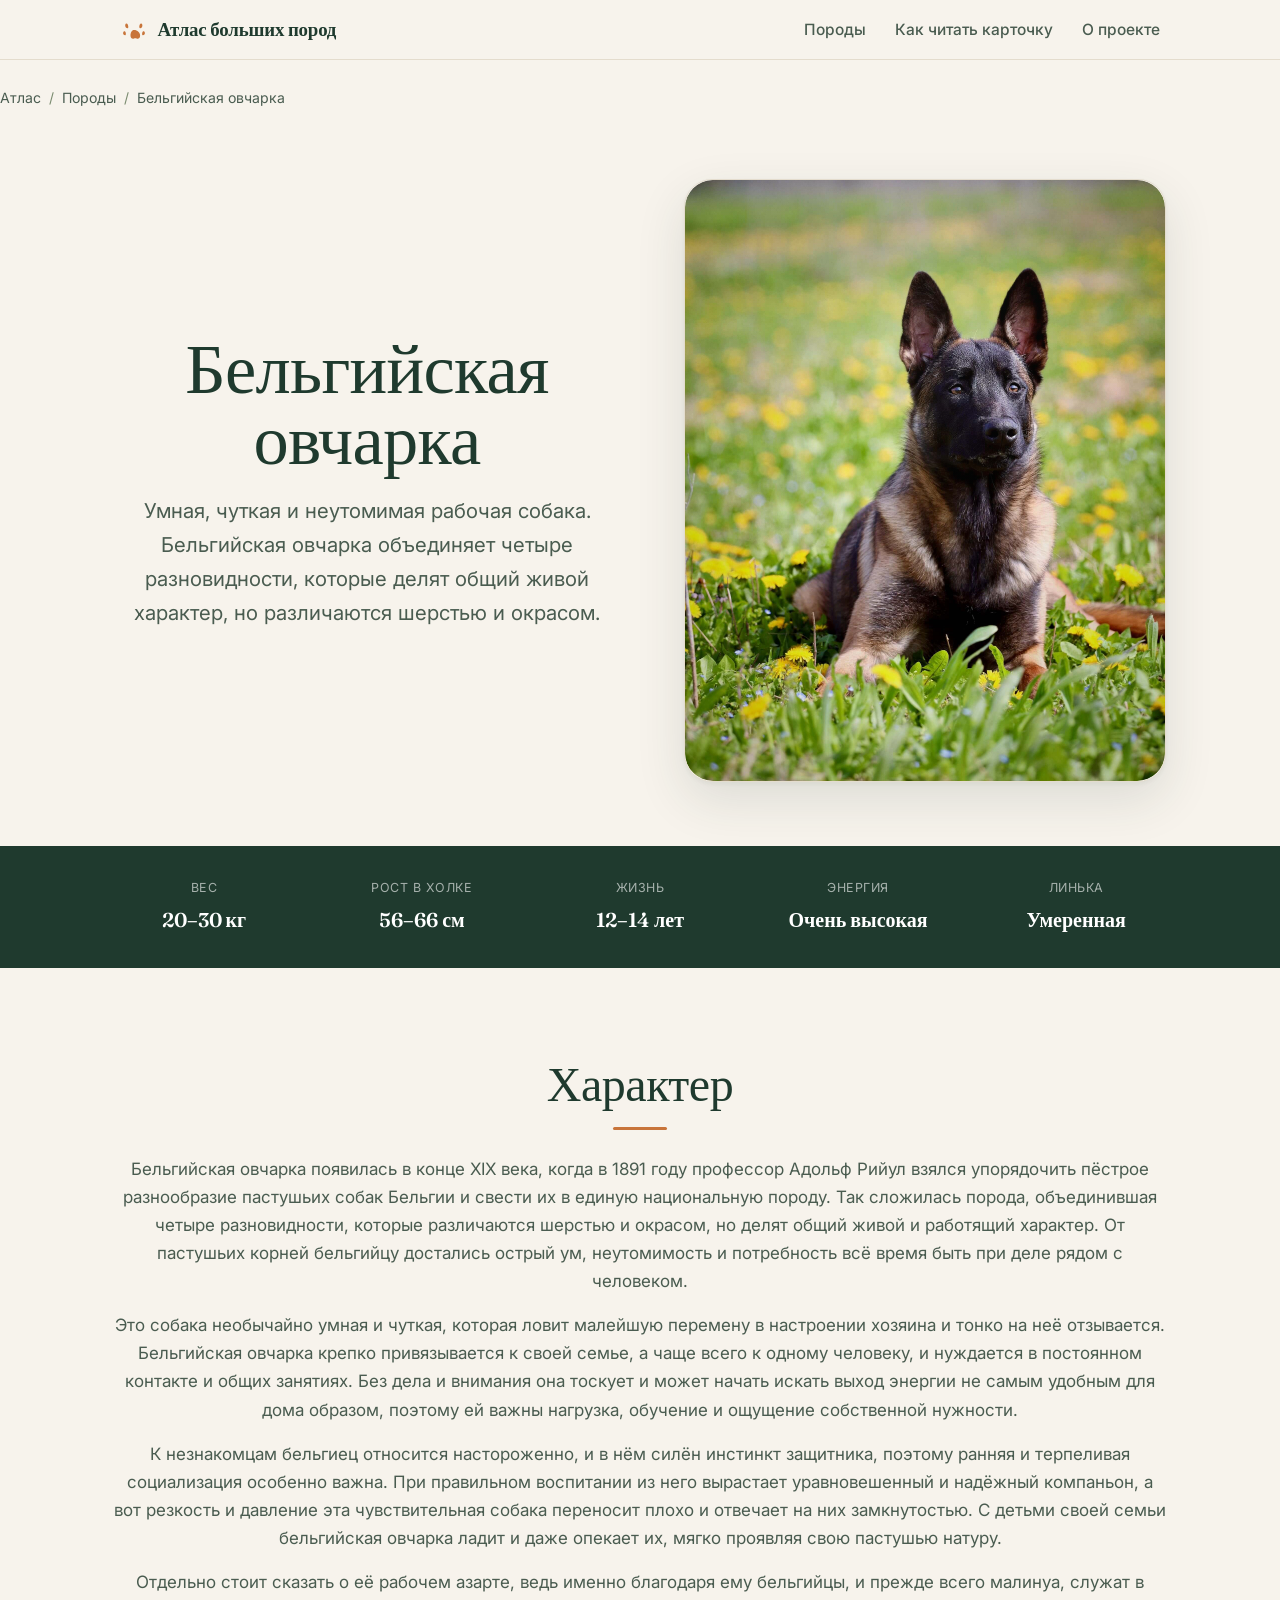
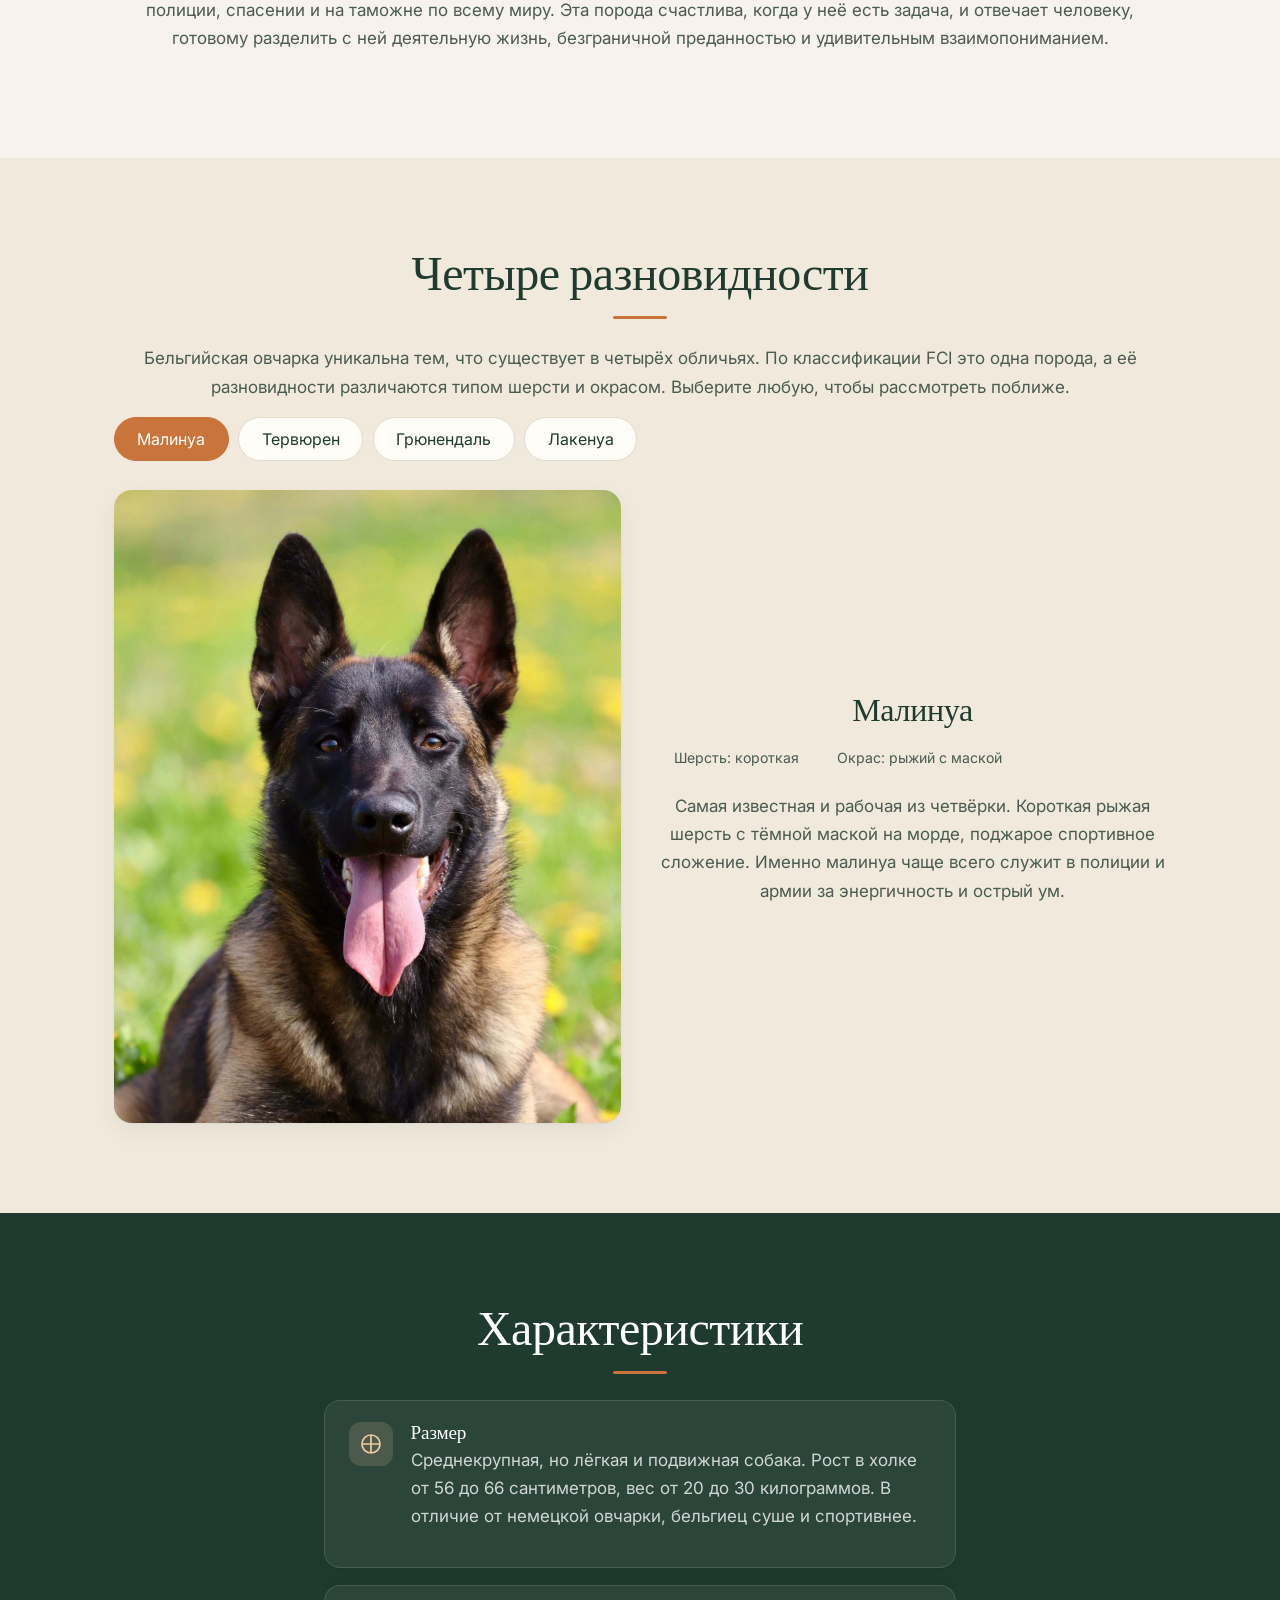
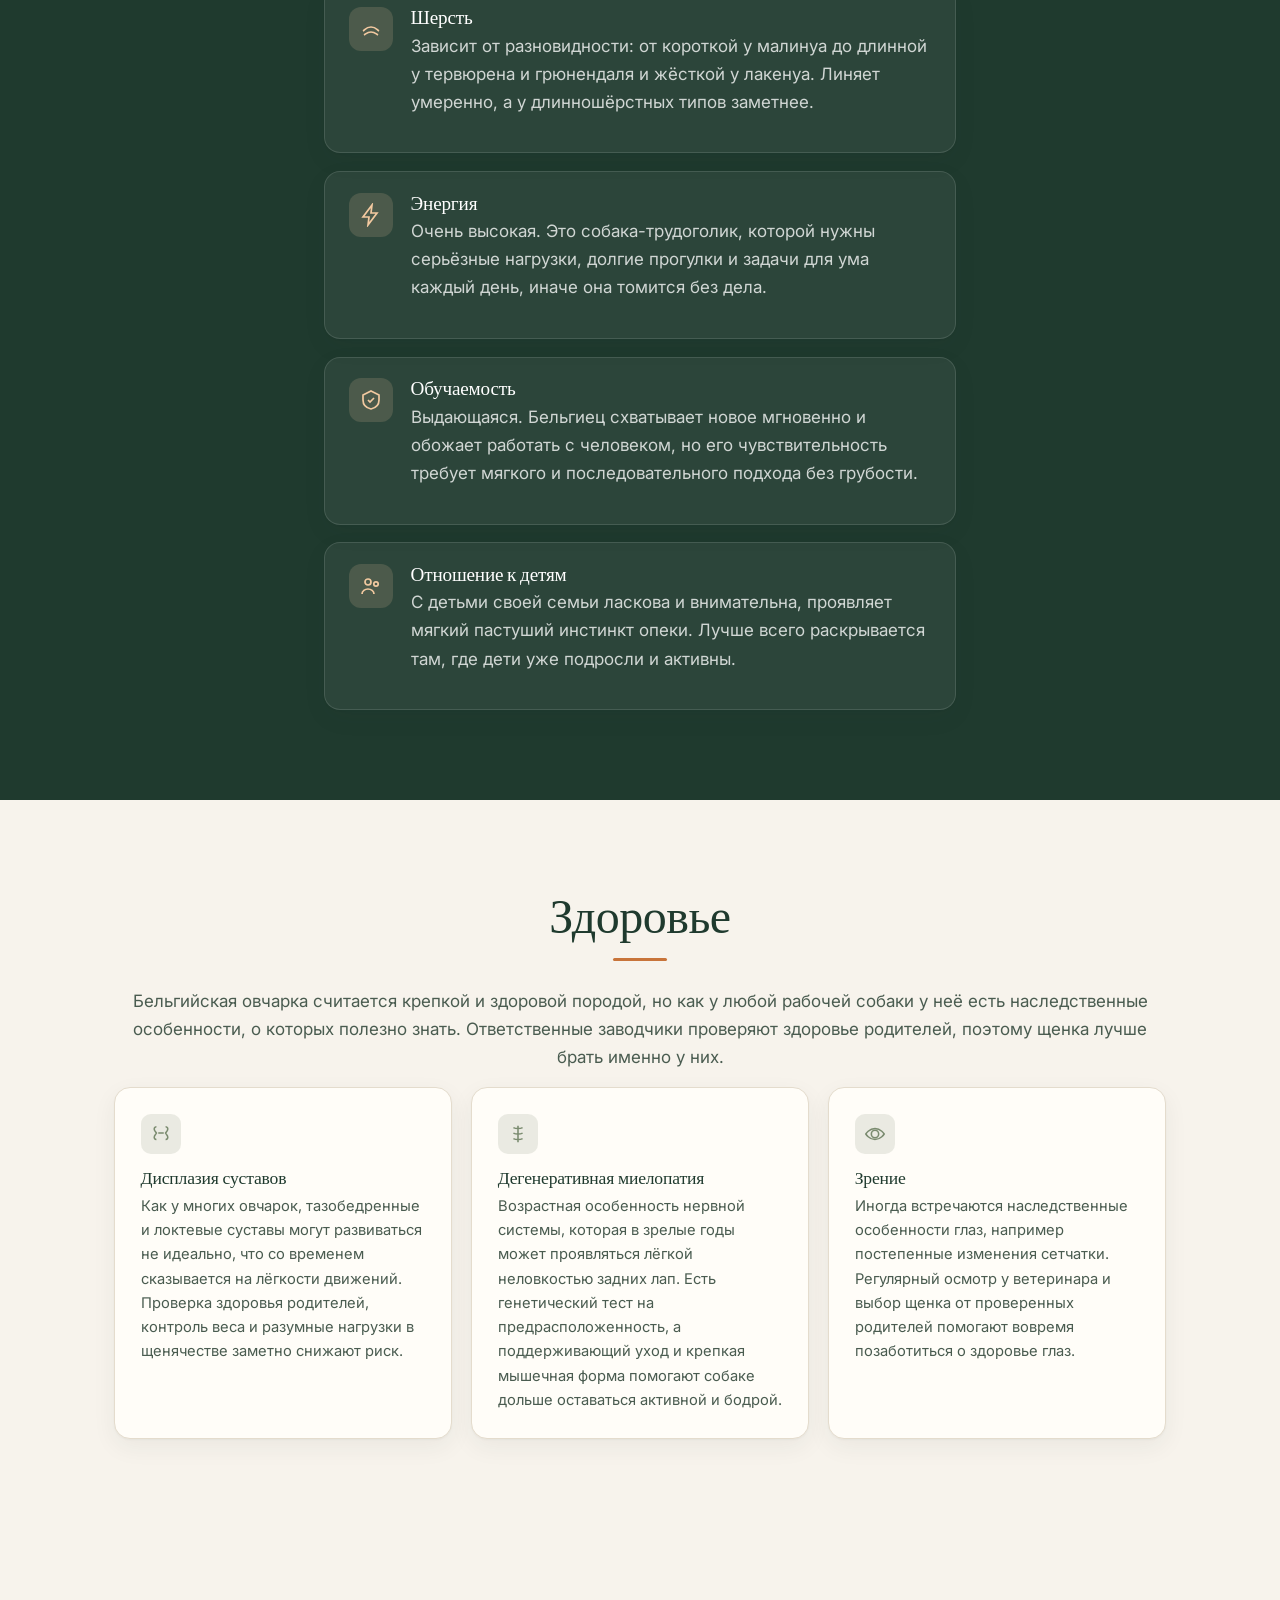
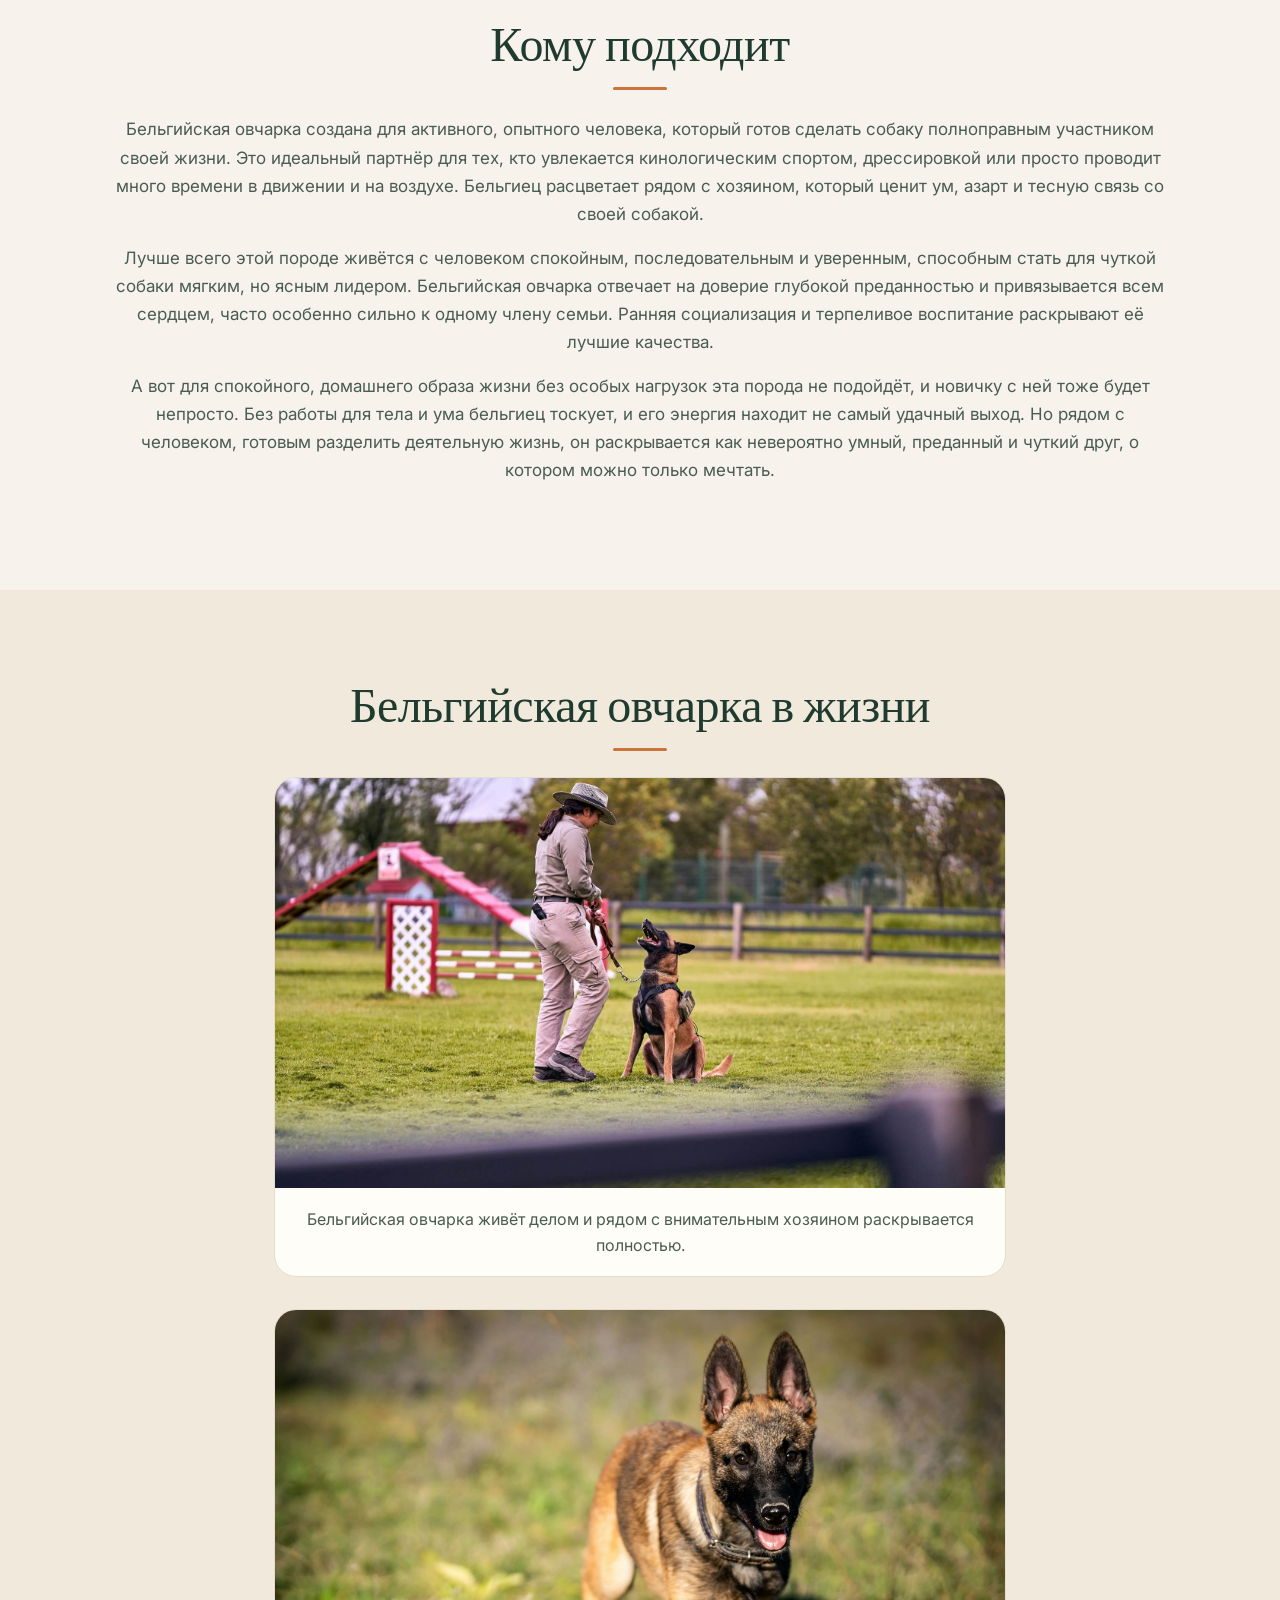
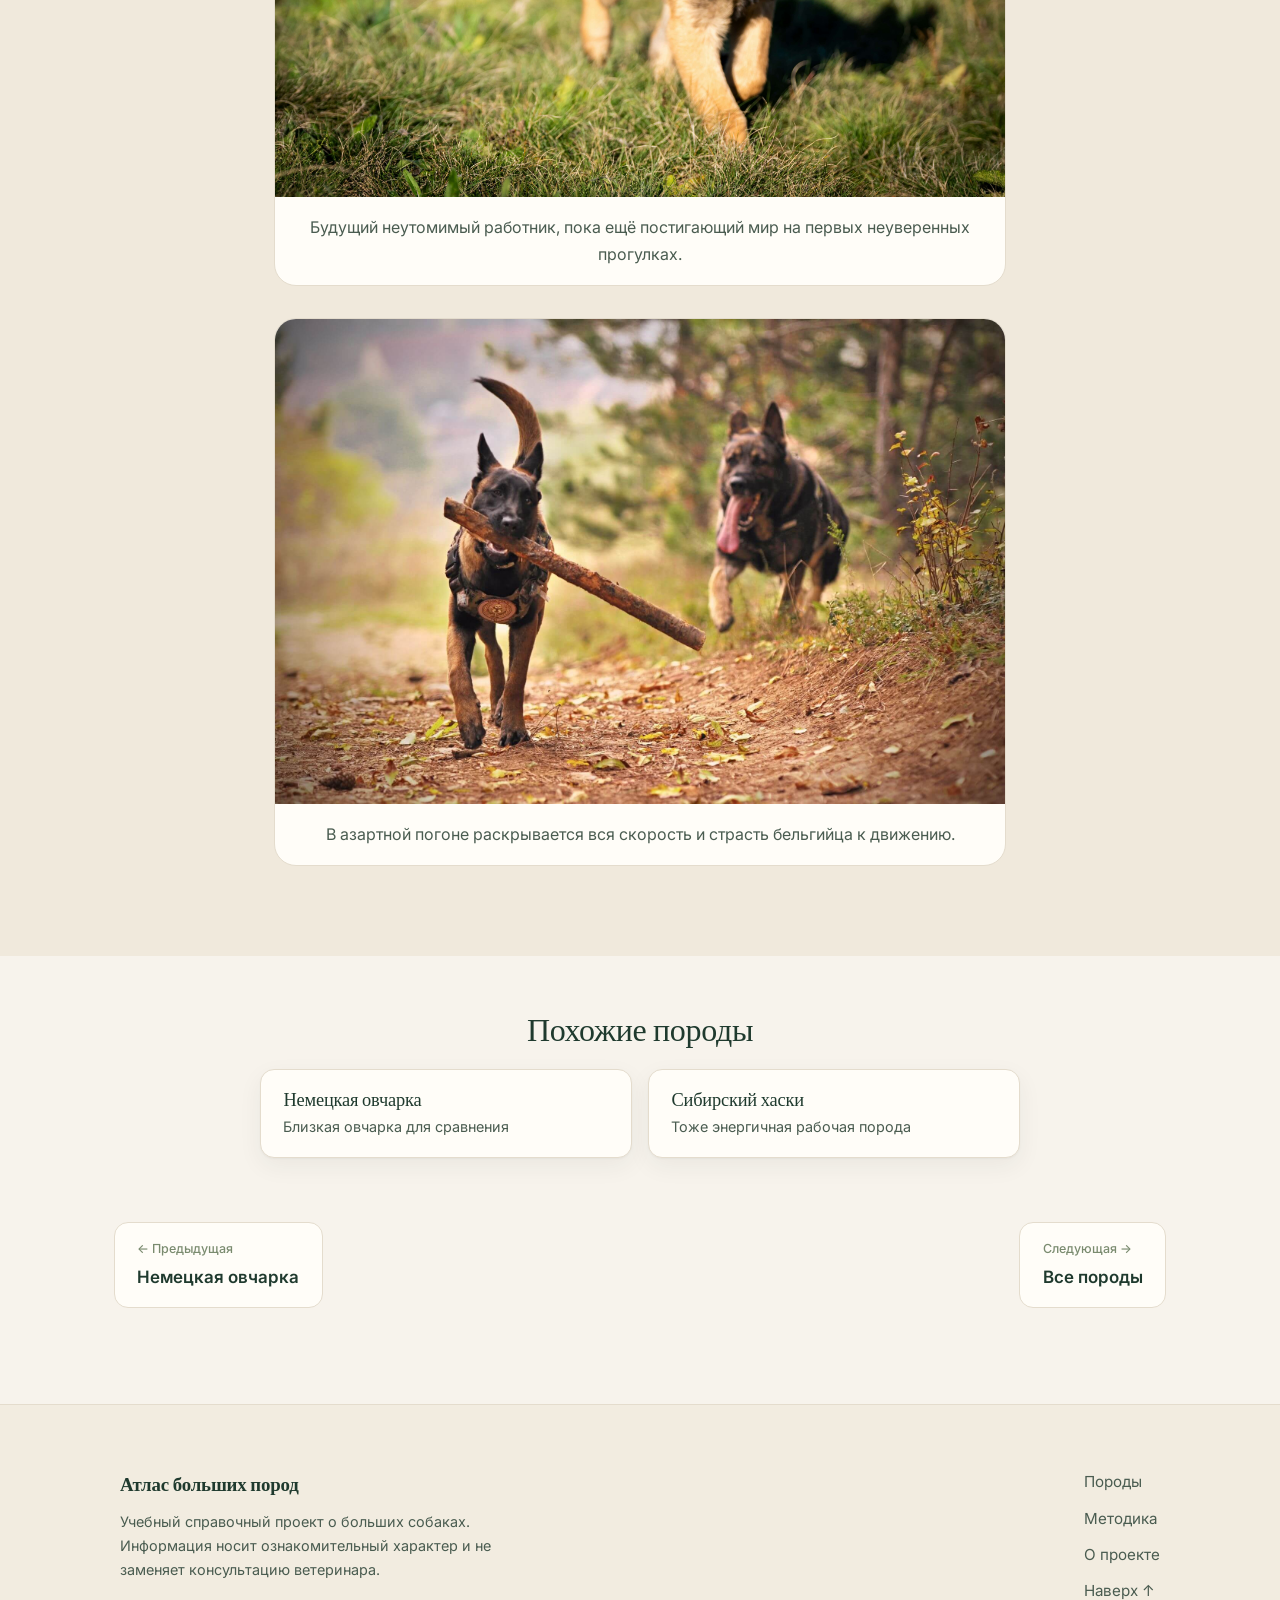
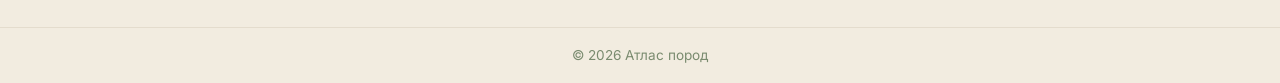
==== commit b41b1ff4: "обновление карточек и значков" ====
--- a/belgian.html
+++ b/belgian.html
@@ -3,6 +3,11 @@
 <head>
 <meta charset="UTF-8">
 <meta name="viewport" content="width=device-width, initial-scale=1.0">
+<link rel="icon" type="image/png" href="images/favicon.png">
+<link rel="apple-touch-icon" href="images/apple-touch-icon.png">
+<meta property="og:image" content="https://bigdogatlas.com/images/og-image.jpg">
+<meta property="og:url" content="https://bigdogatlas.com/">
+<meta name="twitter:card" content="summary_large_image">
 <title>Бельгийская овчарка — Атлас больших пород собак</title>
 <meta name="description" content="Карточка бельгийской овчарки: четыре разновидности (малинуа, тервюрен, грюнендаль, лакенуа), характер, здоровье и уход за умной рабочей породой.">
 
@@ -62,6 +67,17 @@
   .variety-panel{grid-template-columns:1fr}
 }
 </style>
+<style>
+/* Блок «Похожие породы» */
+.related-breeds{max-width:var(--content,1180px);margin:0 auto;padding:clamp(2rem,5vw,3.5rem) var(--edge,clamp(20px,5vw,72px)) 0}
+.related-breeds h2{font-family:'Fraunces',serif;font-size:clamp(1.5rem,3vw,2rem);margin-bottom:1.4rem;text-align:center}
+.related-grid{display:grid;grid-template-columns:1fr 1fr;gap:1rem;max-width:760px;margin-inline:auto}
+.related-card{display:block;background:var(--bg-card);border:1px solid var(--line);border-radius:14px;padding:1.2rem 1.4rem;box-shadow:var(--shadow);transition:transform .25s var(--ease),box-shadow .25s var(--ease),border-color .25s var(--ease)}
+.related-card:hover{transform:translateY(-4px);box-shadow:var(--shadow-lg);border-color:var(--accent)}
+.related-card h3{font-family:'Fraunces',serif;font-size:1.15rem;margin-bottom:.3rem;color:var(--ink)}
+.related-card p{font-size:.9rem;color:var(--ink-soft);margin:0}
+@media (max-width:600px){.related-grid{grid-template-columns:1fr}}
+</style>
 </head>
 <body>
 
@@ -77,7 +93,7 @@
     </a>
     <button class="nav-toggle" aria-expanded="false" aria-controls="nav-links" aria-label="Открыть меню"><span></span><span></span><span></span></button>
     <ul class="nav-links" id="nav-links">
-      <li><a href="index.html#breeds">Породы</a></li>
+      <li><a href="breeds.html">Породы</a></li>
       <li><a href="index.html#how">Как читать карточку</a></li>
       <li><a href="index.html#about">О проекте</a></li>
     </ul>
@@ -87,7 +103,7 @@
 <main id="main" class="breed-page breed-centered breed-premium">
 
   <nav class="crumbs" aria-label="Хлебные крошки">
-    <a href="index.html">Атлас</a><span>/</span><a href="index.html#breeds">Породы</a><span>/</span> Бельгийская овчарка
+    <a href="index.html">Атлас</a><span>/</span><a href="breeds.html">Породы</a><span>/</span> Бельгийская овчарка
   </nav>
 
   <section class="breed-hero">
@@ -182,6 +198,11 @@
     </div>
   </section>
 
+  <section class="related-breeds" aria-label="Похожие породы">
+    <h2>Похожие породы</h2>
+    <div class="related-grid"><a class="related-card" href="shepherd.html"><h3>Немецкая овчарка</h3><p>Близкая овчарка для сравнения</p></a><a class="related-card" href="husky.html"><h3>Сибирский хаски</h3><p>Тоже энергичная рабочая порода</p></a></div>
+  </section>
+
   <nav class="breed-nav" aria-label="Другие породы">
     <a href="shepherd.html"><small>← Предыдущая</small>Немецкая овчарка</a>
     <a href="index.html#breeds"><small>Следующая →</small>Все породы</a>
@@ -196,7 +217,7 @@
       <p class="footer-note">Учебный справочный проект о больших собаках. Информация носит ознакомительный характер и не заменяет консультацию ветеринара.</p>
     </div>
     <nav aria-label="Подвал">
-      <a href="index.html#breeds">Породы</a>
+      <a href="breeds.html">Породы</a>
       <a href="index.html#how">Методика</a>
       <a href="index.html#about">О проекте</a>
       <a href="#top">Наверх ↑</a>
--- a/breed.css
+++ b/breed.css
@@ -5,6 +5,17 @@
    ========================================================= */
 
 :root{ --edge: clamp(20px, 5vw, 72px); --content: 1180px; }
+
+/* =========================================================
+   ОТСТУП ПОД ЛИПКУЮ ШАПКУ
+   Чтобы секции и их интерактивные элементы (вкладки, окрасы)
+   не прятались под закреплённую шапку при прокрутке к ним.
+   ========================================================= */
+.breed-premium .breed-section,
+.breed-premium .breed-hero,
+.variety-tabs{
+  scroll-margin-top:90px;
+}
 
 /* Страница на всю ширину, внутренние секции сами центрируют контент */
 .breed-page.breed-premium{max-width:none;padding-inline:0;overflow-x:hidden}
@@ -149,3 +160,41 @@
 }
 .breed-premium .puppy-carousel .carousel-prev{left:16px}
 .breed-premium .puppy-carousel .carousel-next{right:16px}
+
+/* =========================================================
+   МИКРО-АНИМАЦИИ (деликатные штрихи при наведении)
+   ========================================================= */
+/* Карточки характеристик и здоровья слегка приподнимаются */
+.breed-premium .spec-item,
+.breed-premium .health-card{
+  transition:transform .25s var(--ease),box-shadow .25s var(--ease),border-color .25s var(--ease);
+}
+.breed-premium .spec-item:hover,
+.breed-premium .health-card:hover{
+  transform:translateY(-3px);
+  box-shadow:var(--shadow-lg);
+}
+/* Иконки внутри карточек мягко увеличиваются */
+.breed-premium .spec-icon,
+.breed-premium .health-ico{
+  transition:transform .25s var(--ease);
+}
+.breed-premium .spec-item:hover .spec-icon,
+.breed-premium .health-card:hover .health-ico{
+  transform:scale(1.08);
+}
+/* Кнопки окрасов чуть подрастают при наведении */
+.breed-premium .swatch{
+  transition:transform .2s var(--ease);
+}
+.breed-premium .swatch:hover{
+  transform:translateY(-2px);
+}
+/* Портрет породы: очень мягкое приближение при наведении */
+.breed-premium .breed-portrait{overflow:hidden}
+.breed-premium .breed-portrait img{
+  transition:transform .6s var(--ease);
+}
+.breed-premium .breed-portrait:hover img{
+  transform:scale(1.03);
+}
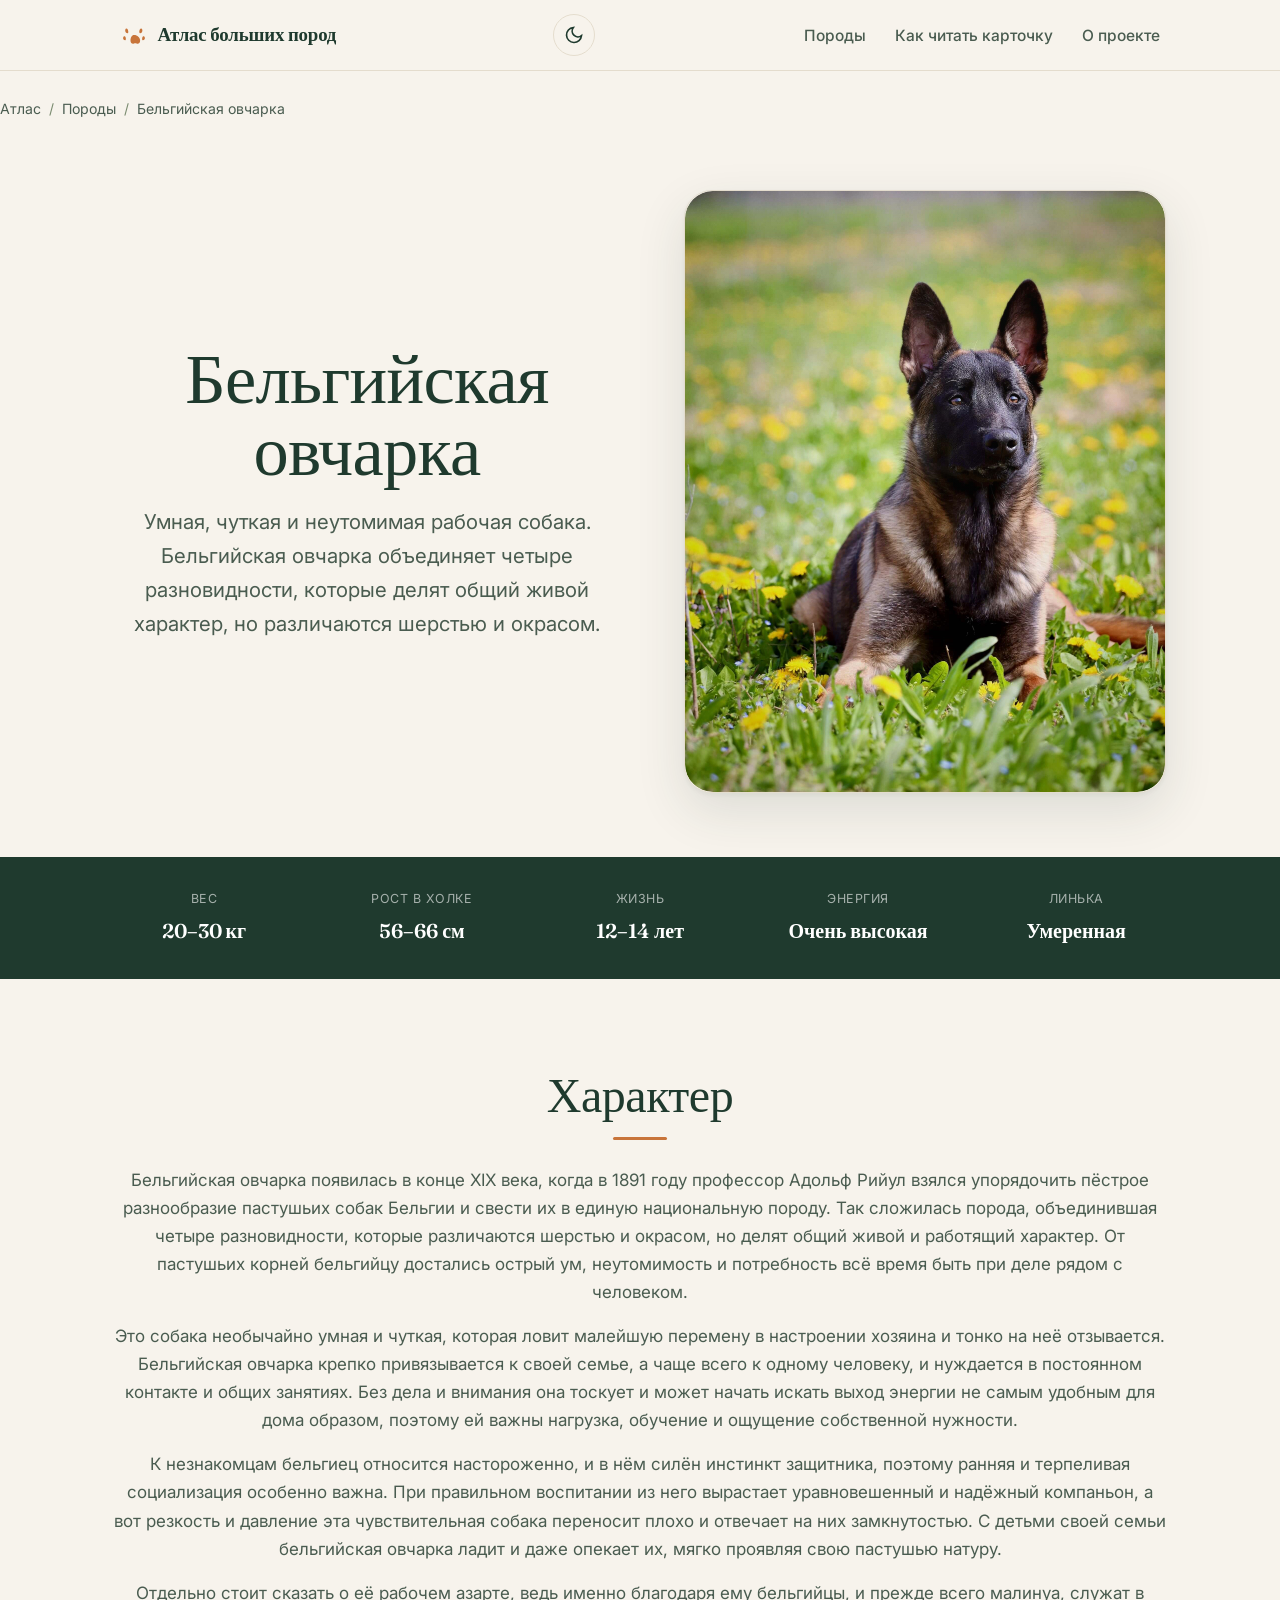
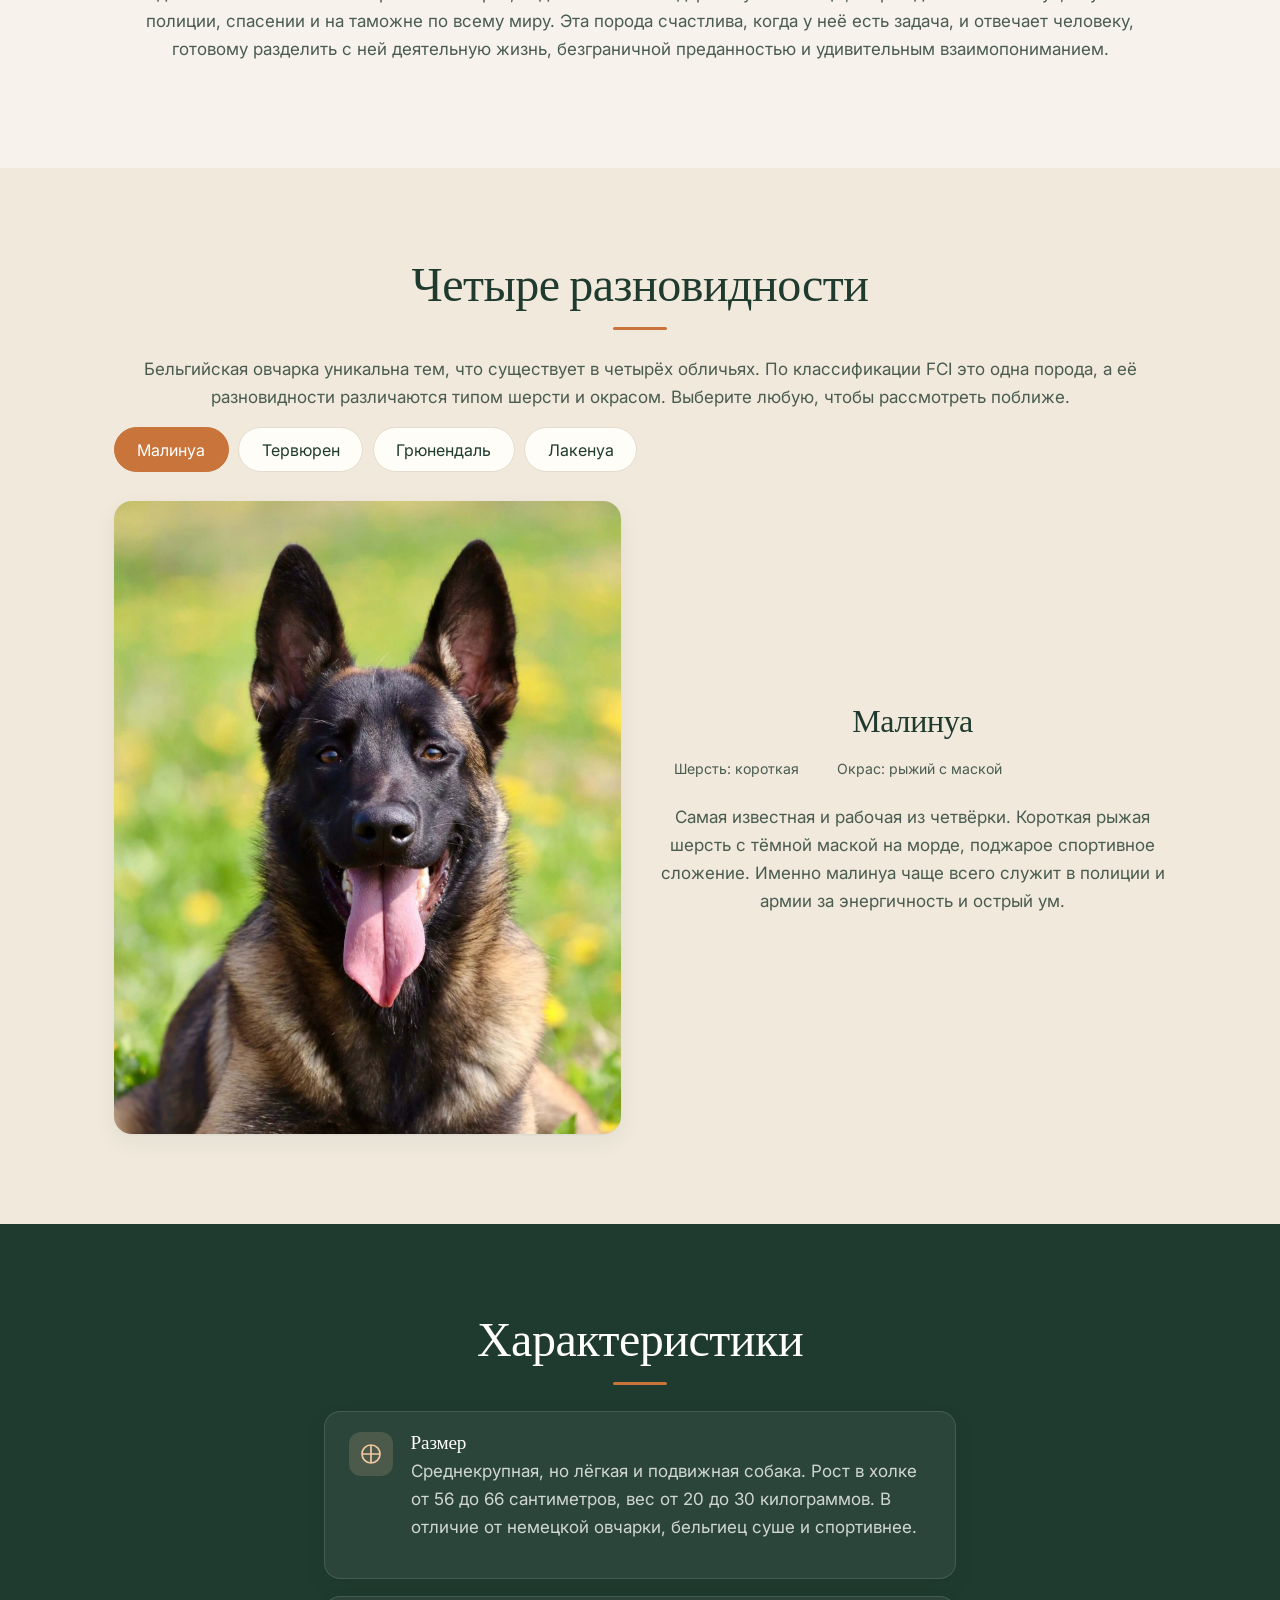
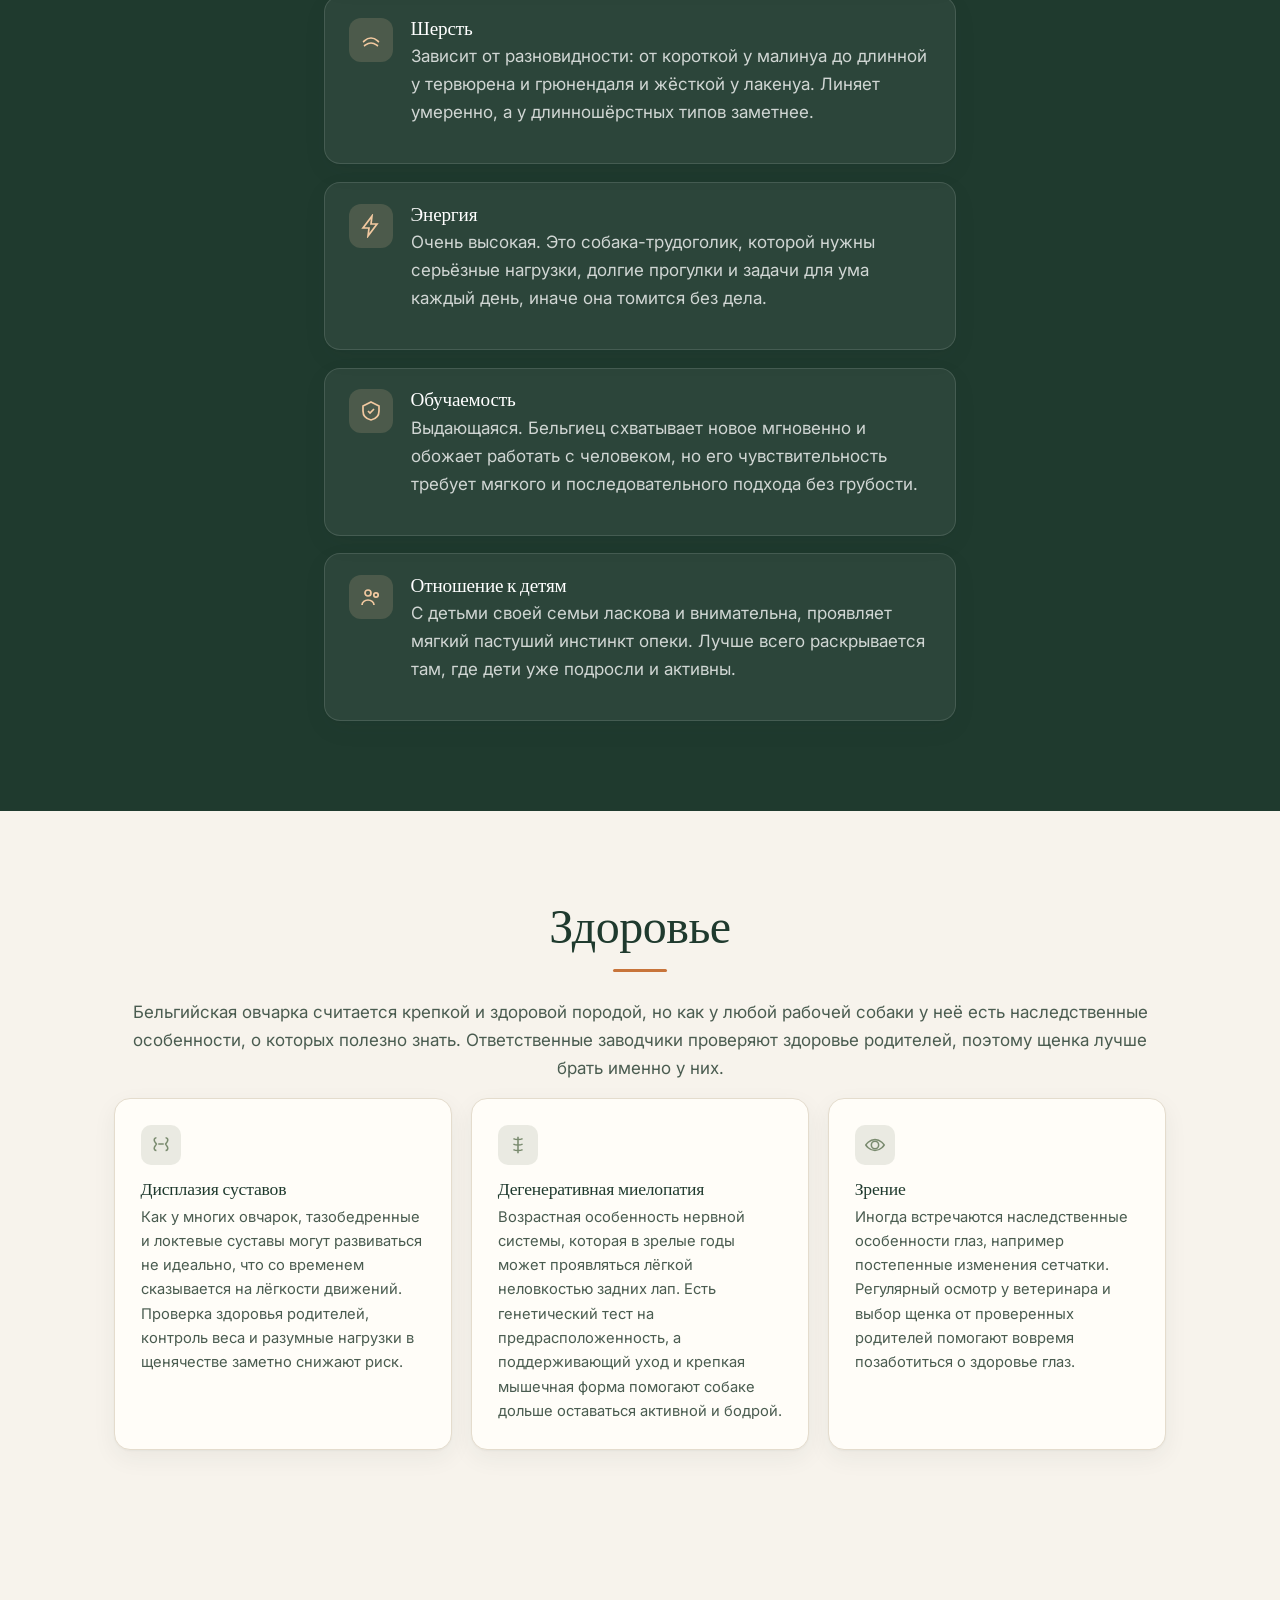
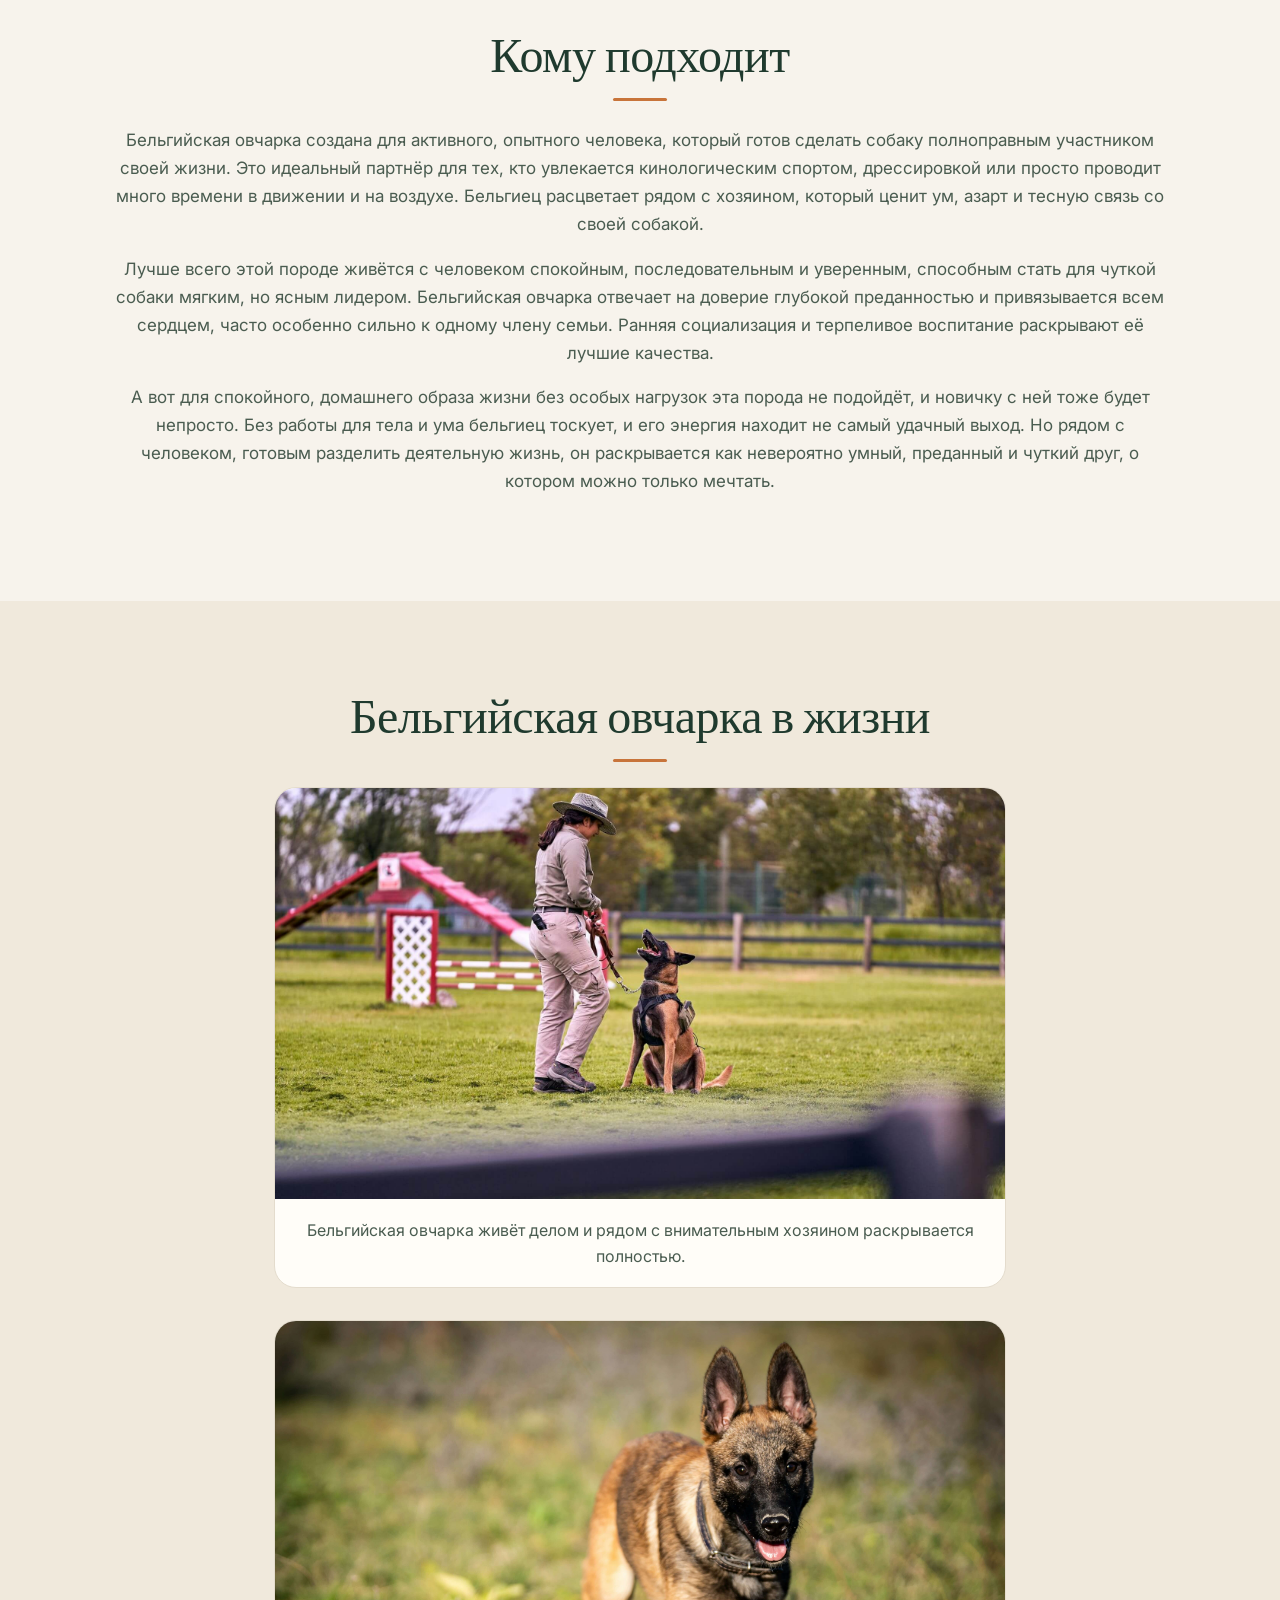
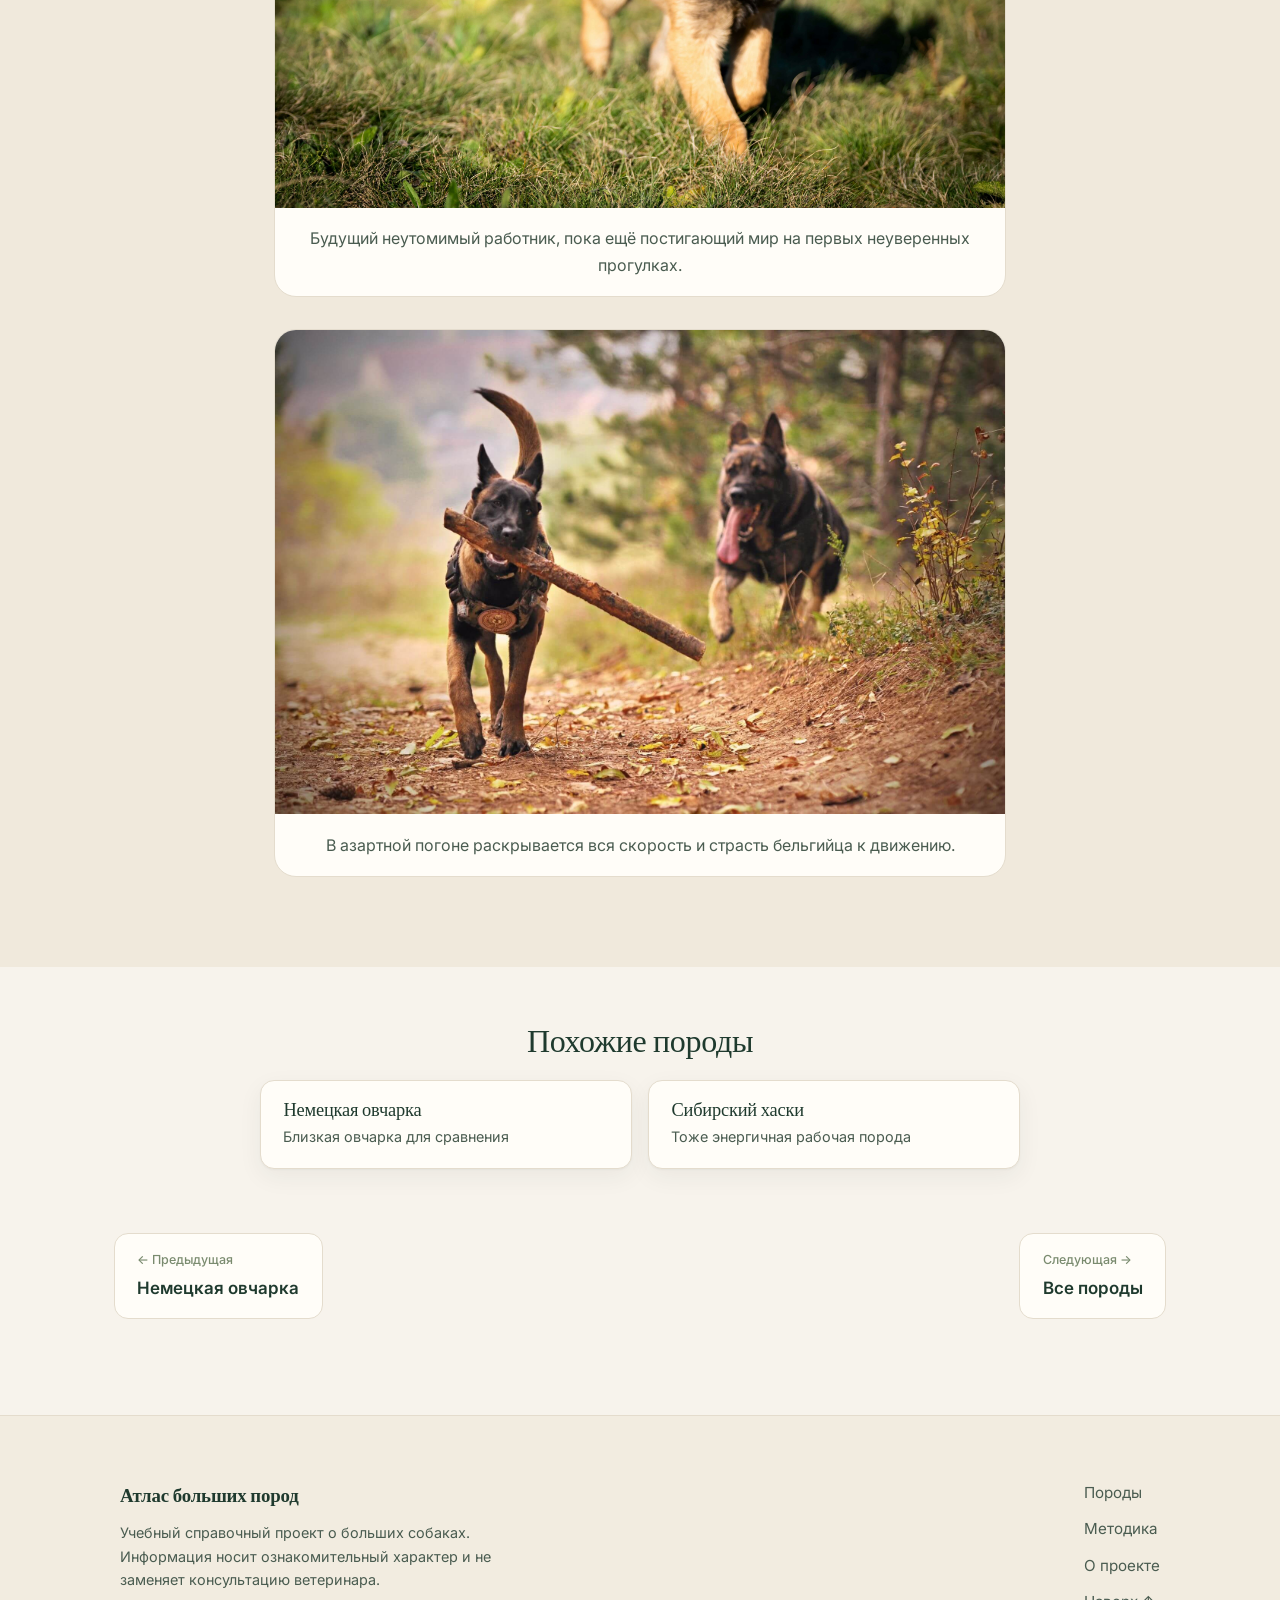
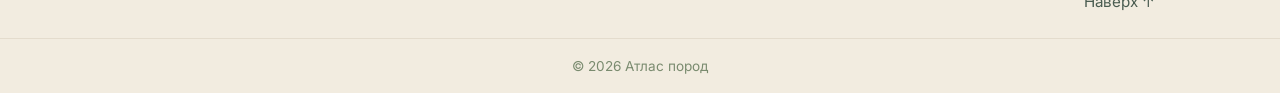
==== commit 7dabba16: "добавила темную тему" ====
--- a/belgian.html
+++ b/belgian.html
@@ -78,6 +78,9 @@
 .related-card p{font-size:.9rem;color:var(--ink-soft);margin:0}
 @media (max-width:600px){.related-grid{grid-template-columns:1fr}}
 </style>
+<script>
+(function(){try{var t=localStorage.getItem('theme');if(t==='dark')document.documentElement.setAttribute('data-theme','dark');}catch(e){}})();
+</script>
 </head>
 <body>
 
@@ -91,6 +94,10 @@
       </span>
       <span class="brand-text">Атлас&nbsp;больших&nbsp;пород</span>
     </a>
+    <button class="theme-toggle" aria-label="Переключить тему" title="Светлая / тёмная тема">
+  <svg class="icon-sun" viewBox="0 0 24 24" width="20" height="20" fill="none" stroke="currentColor" stroke-width="2"><circle cx="12" cy="12" r="4"/><path d="M12 2v2M12 20v2M2 12h2M20 12h2M5 5l1.5 1.5M17.5 17.5L19 19M19 5l-1.5 1.5M6.5 17.5L5 19"/></svg>
+  <svg class="icon-moon" viewBox="0 0 24 24" width="20" height="20" fill="none" stroke="currentColor" stroke-width="2"><path d="M21 12.8A9 9 0 1 1 11.2 3 7 7 0 0 0 21 12.8z"/></svg>
+</button>
     <button class="nav-toggle" aria-expanded="false" aria-controls="nav-links" aria-label="Открыть меню"><span></span><span></span><span></span></button>
     <ul class="nav-links" id="nav-links">
       <li><a href="breeds.html">Породы</a></li>
@@ -294,5 +301,16 @@
   render('malinois');
 })();
 </script>
+<script>
+(function(){
+  var btn=document.querySelector('.theme-toggle');
+  if(!btn)return;
+  btn.addEventListener('click',function(){
+    var isDark=document.documentElement.getAttribute('data-theme')==='dark';
+    if(isDark){document.documentElement.removeAttribute('data-theme');try{localStorage.setItem('theme','light');}catch(e){}}
+    else{document.documentElement.setAttribute('data-theme','dark');try{localStorage.setItem('theme','dark');}catch(e){}}
+  });
+})();
+</script>
 </body>
 </html>
--- a/styles.css
+++ b/styles.css
@@ -19,6 +19,29 @@
   --maxw:      1120px;
   --ease:      cubic-bezier(.22,.61,.36,1);
 }
+
+/* =========================================================
+   ТЁМНАЯ ТЕМА «в тон» — тёплая сумеречная палитра
+   Активируется через [data-theme="dark"] на <html>
+   ========================================================= */
+[data-theme="dark"]{
+  --bg:        #17140F;   /* тёплый тёмный фон, не чистый чёрный */
+  --bg-card:   #221E18;   /* карточки чуть светлее фона */
+  --ink:       #EAE3D6;   /* мягкий тёплый кремовый текст */
+  --ink-soft:  #A39A8A;   /* приглушённый текст */
+  --accent:    #DB8A50;   /* терракота, осветлённая для тёмного фона */
+  --accent-dk: #C8743A;
+  --moss:      #8B9B80;   /* мох, чуть светлее для читаемости */
+  --line:      #332E26;   /* тёмные малозаметные линии */
+  --shadow:    0 1px 2px rgba(0,0,0,.3), 0 8px 24px rgba(0,0,0,.35);
+  --shadow-lg: 0 2px 4px rgba(0,0,0,.35), 0 18px 50px rgba(0,0,0,.5);
+}
+/* Плавный переход при переключении темы */
+html{transition:background-color .4s var(--ease)}
+body, .site-header, .breed-section, .catalog-card, .spec-item, .health-card{
+  transition:background-color .4s var(--ease), color .4s var(--ease), border-color .4s var(--ease);
+}
+
 
 *{box-sizing:border-box;margin:0;padding:0}
 
@@ -350,3 +373,26 @@
 /* Статичный «свотч» окраса берна (не кнопка) */
 .swatch-static{cursor:default}
 .swatch-static .swatch-chip{border-color:var(--accent);box-shadow:inset 0 -6px 12px rgba(0,0,0,.18),0 0 0 3px rgba(200,116,58,.25)}
+
+/* =========================================================
+   КНОПКА ПЕРЕКЛЮЧЕНИЯ ТЕМЫ (солнце / луна)
+   ========================================================= */
+.theme-toggle{
+  display:grid;place-items:center;
+  width:42px;height:42px;border-radius:50%;
+  background:transparent;border:1px solid var(--line);
+  color:var(--ink);cursor:pointer;
+  transition:background .2s var(--ease),border-color .2s var(--ease),color .2s var(--ease);
+  margin-left:.5rem;
+}
+.theme-toggle:hover{border-color:var(--accent);color:var(--accent)}
+.theme-toggle svg{display:block}
+/* По умолчанию (светлая тема) показываем луну (предложение уйти в тёмную) */
+.theme-toggle .icon-moon{display:block}
+.theme-toggle .icon-sun{display:none}
+/* В тёмной теме показываем солнце (предложение вернуться в светлую) */
+[data-theme="dark"] .theme-toggle .icon-moon{display:none}
+[data-theme="dark"] .theme-toggle .icon-sun{display:block}
+/* На главной кнопка в прозрачной шапке поверх фото — белая */
+.home .site-header-overlay .theme-toggle{color:#fff;border-color:rgba(255,255,255,.4)}
+.home .site-header-overlay .theme-toggle:hover{color:var(--accent);border-color:var(--accent)}
--- a/breed.css
+++ b/breed.css
@@ -198,3 +198,20 @@
 .breed-premium .breed-portrait:hover img{
   transform:scale(1.03);
 }
+
+/* =========================================================
+   ТЁМНАЯ ТЕМА — поправки для секций страниц пород
+   ========================================================= */
+/* sec-dark в светлой теме тёмная для контраста; в тёмной теме
+   делаем её чуть СВЕТЛЕЕ фона, иначе сольётся */
+[data-theme="dark"] .breed-premium .sec-dark{background:#1F2A22}
+[data-theme="dark"] .breed-premium .sec-dark h2{color:#fff}
+[data-theme="dark"] .breed-premium .sec-dark p{color:rgba(255,255,255,.82)}
+[data-theme="dark"] .breed-premium .sec-dark .spec-item{background:rgba(255,255,255,.05);border-color:rgba(255,255,255,.10)}
+[data-theme="dark"] .breed-premium .sec-dark .spec-item h3{color:#fff}
+[data-theme="dark"] .breed-premium .sec-dark .spec-item p{color:rgba(255,255,255,.78)}
+/* sec-card в тёмной теме — тоже чуть светлее основного фона */
+[data-theme="dark"] .breed-premium .sec-card{background:#1C1813}
+/* Тёмная лента фактов остаётся тёмной, но подгоним под фон */
+[data-theme="dark"] .breed-premium .facts-band{background:#0F0D0A}
+/* Врезка-карточка «полезно знать» уже наследует spec-item, отдельно не трогаем */
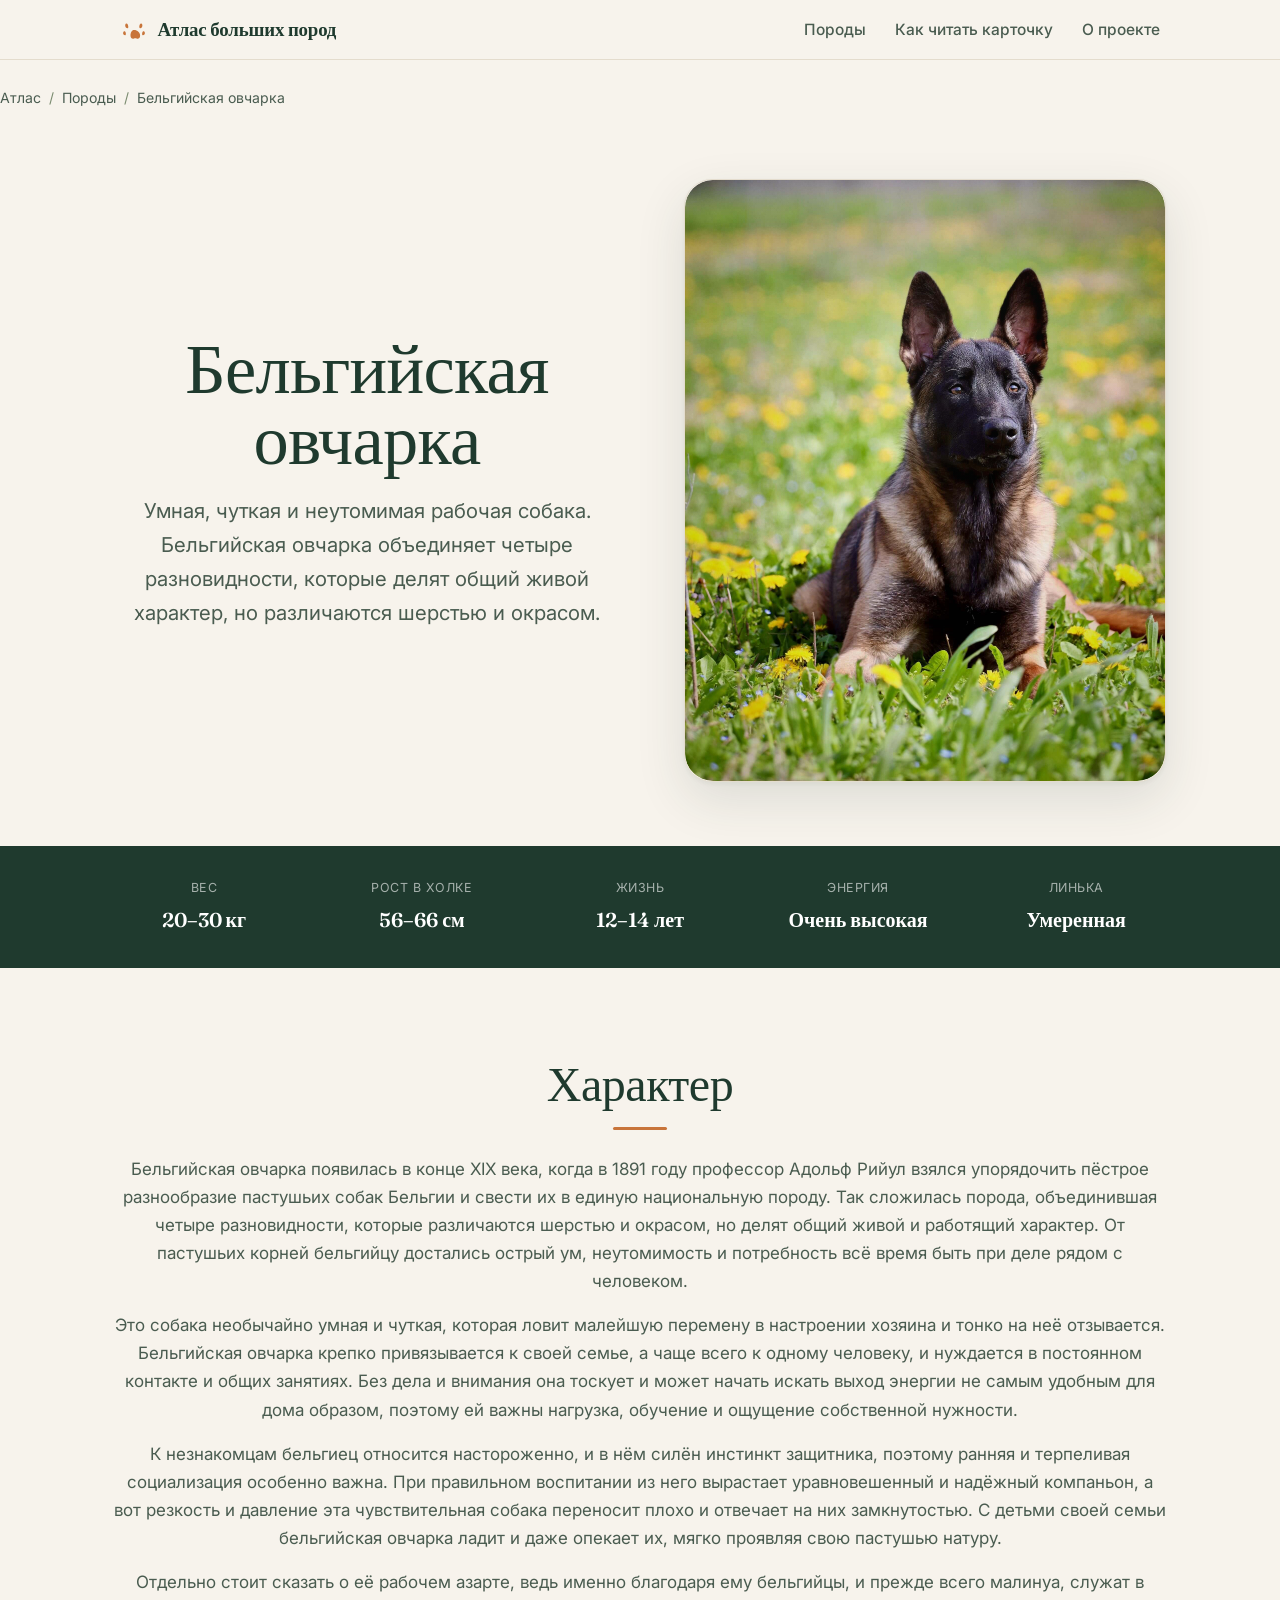
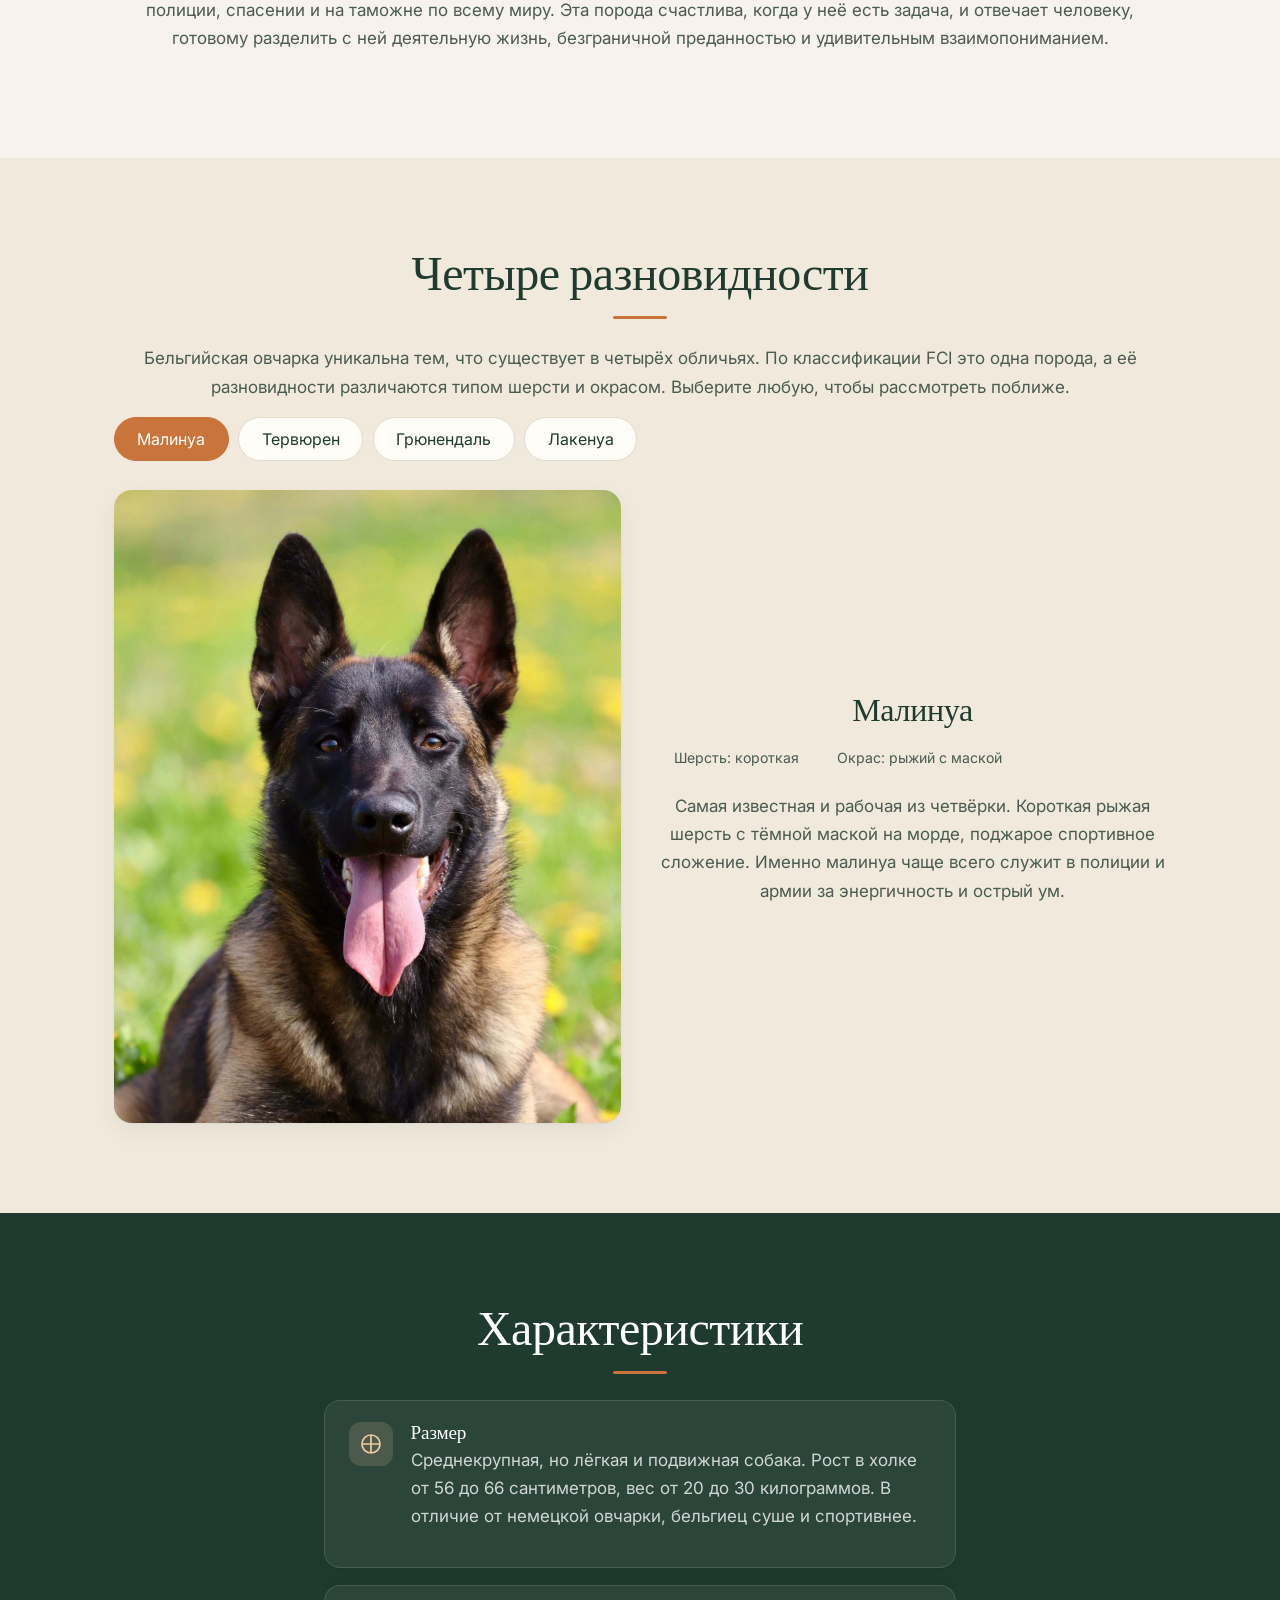
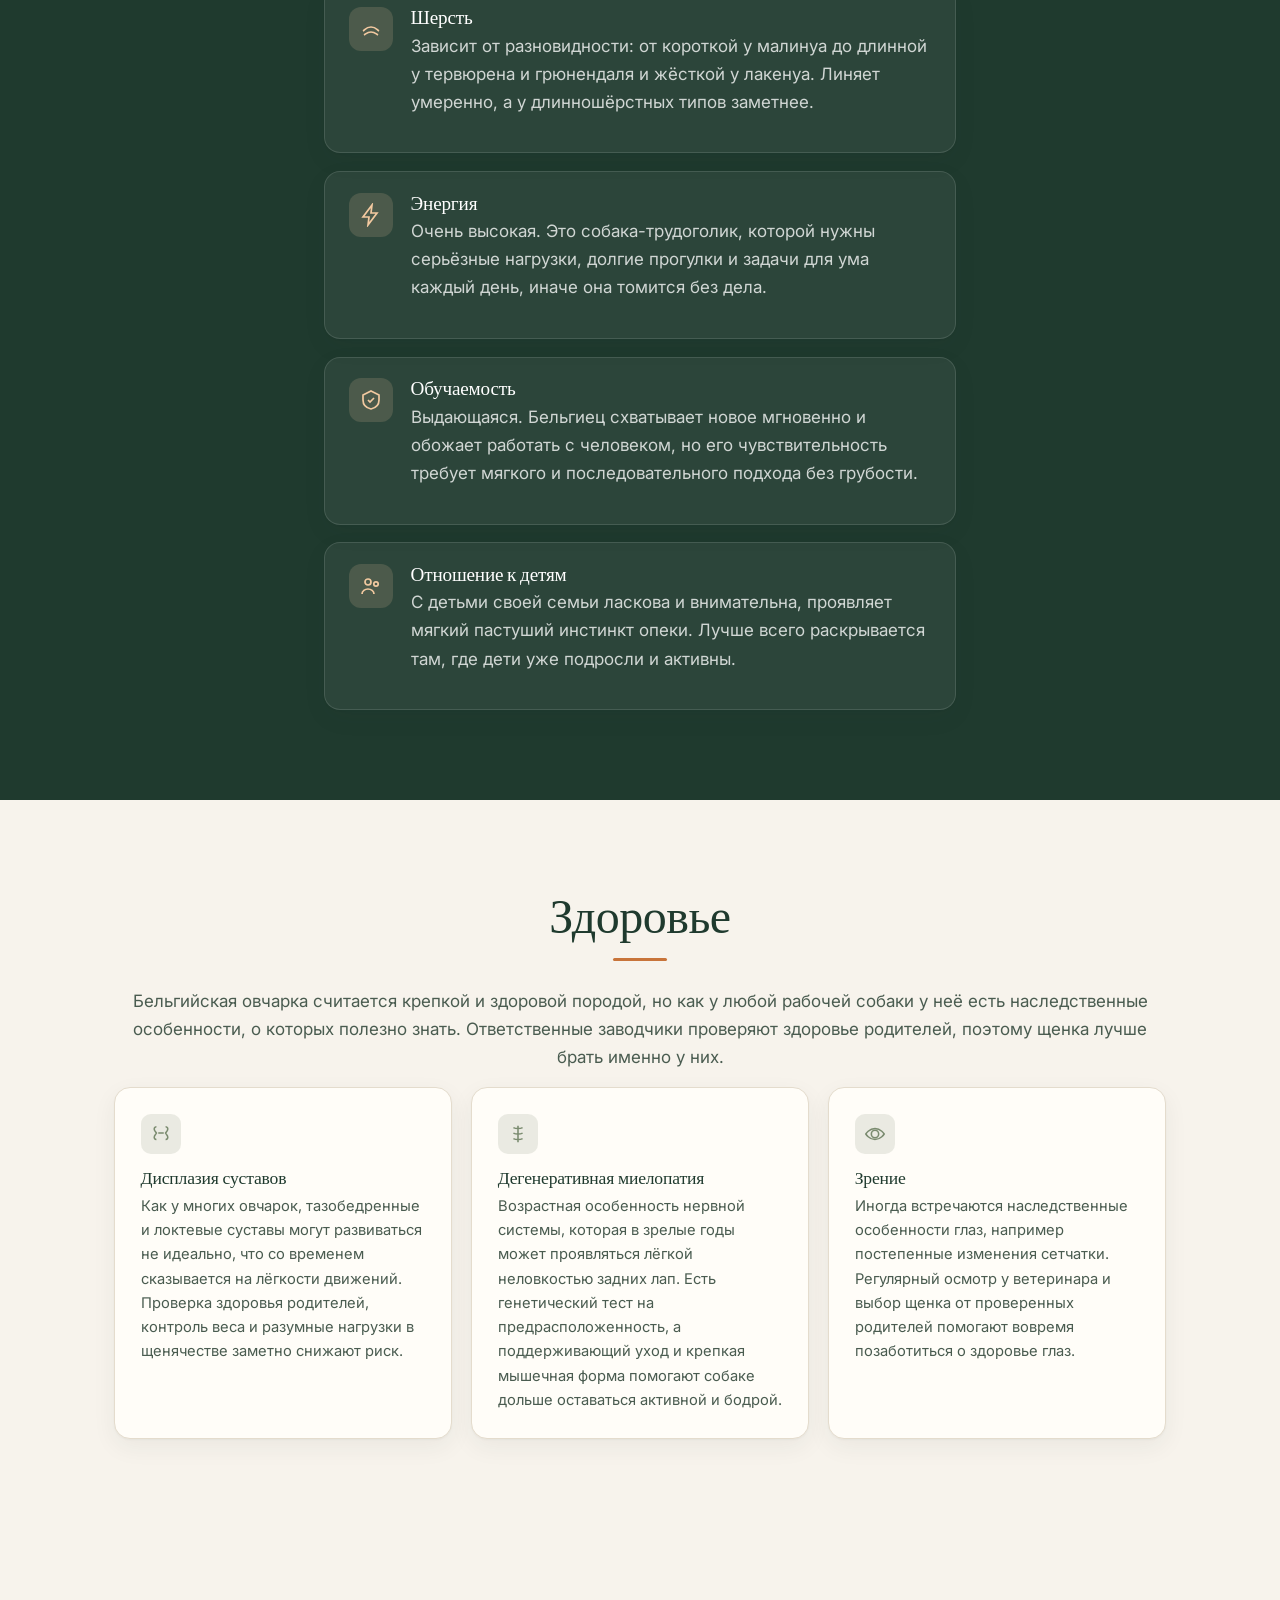
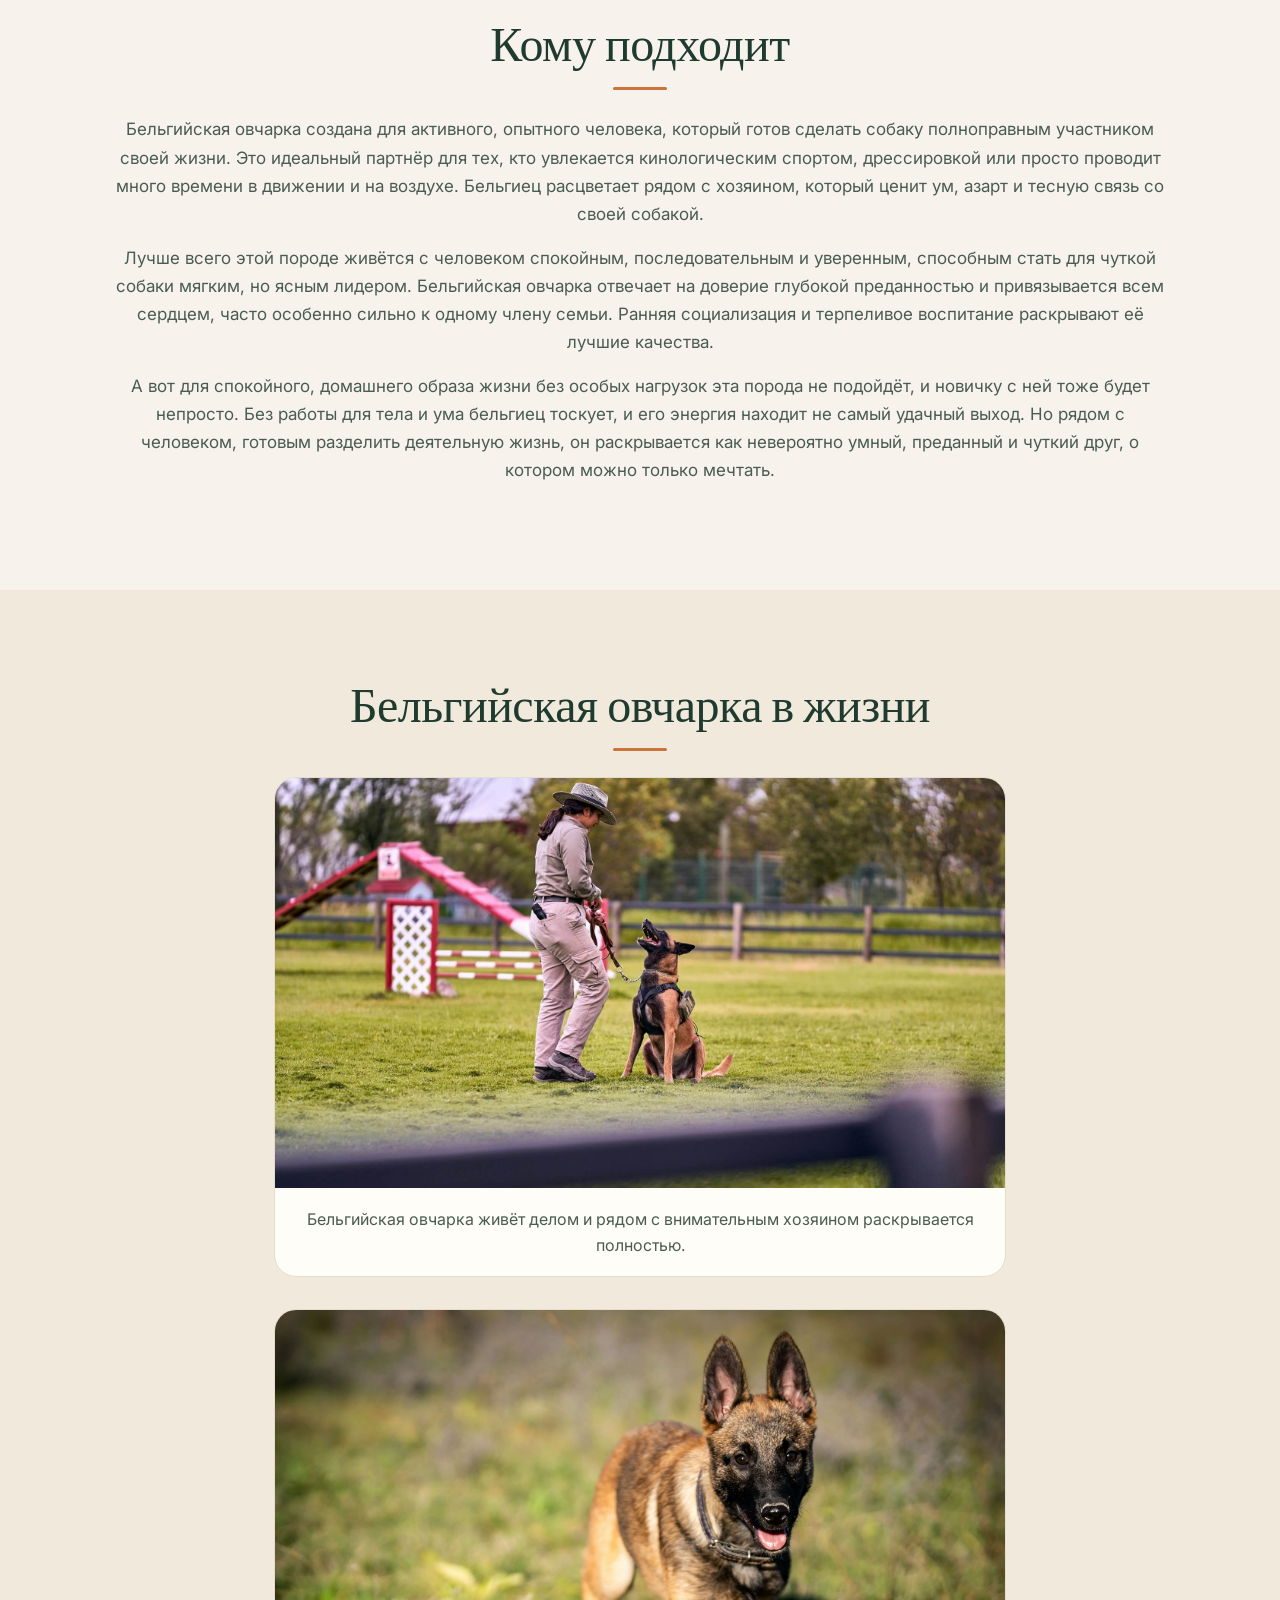
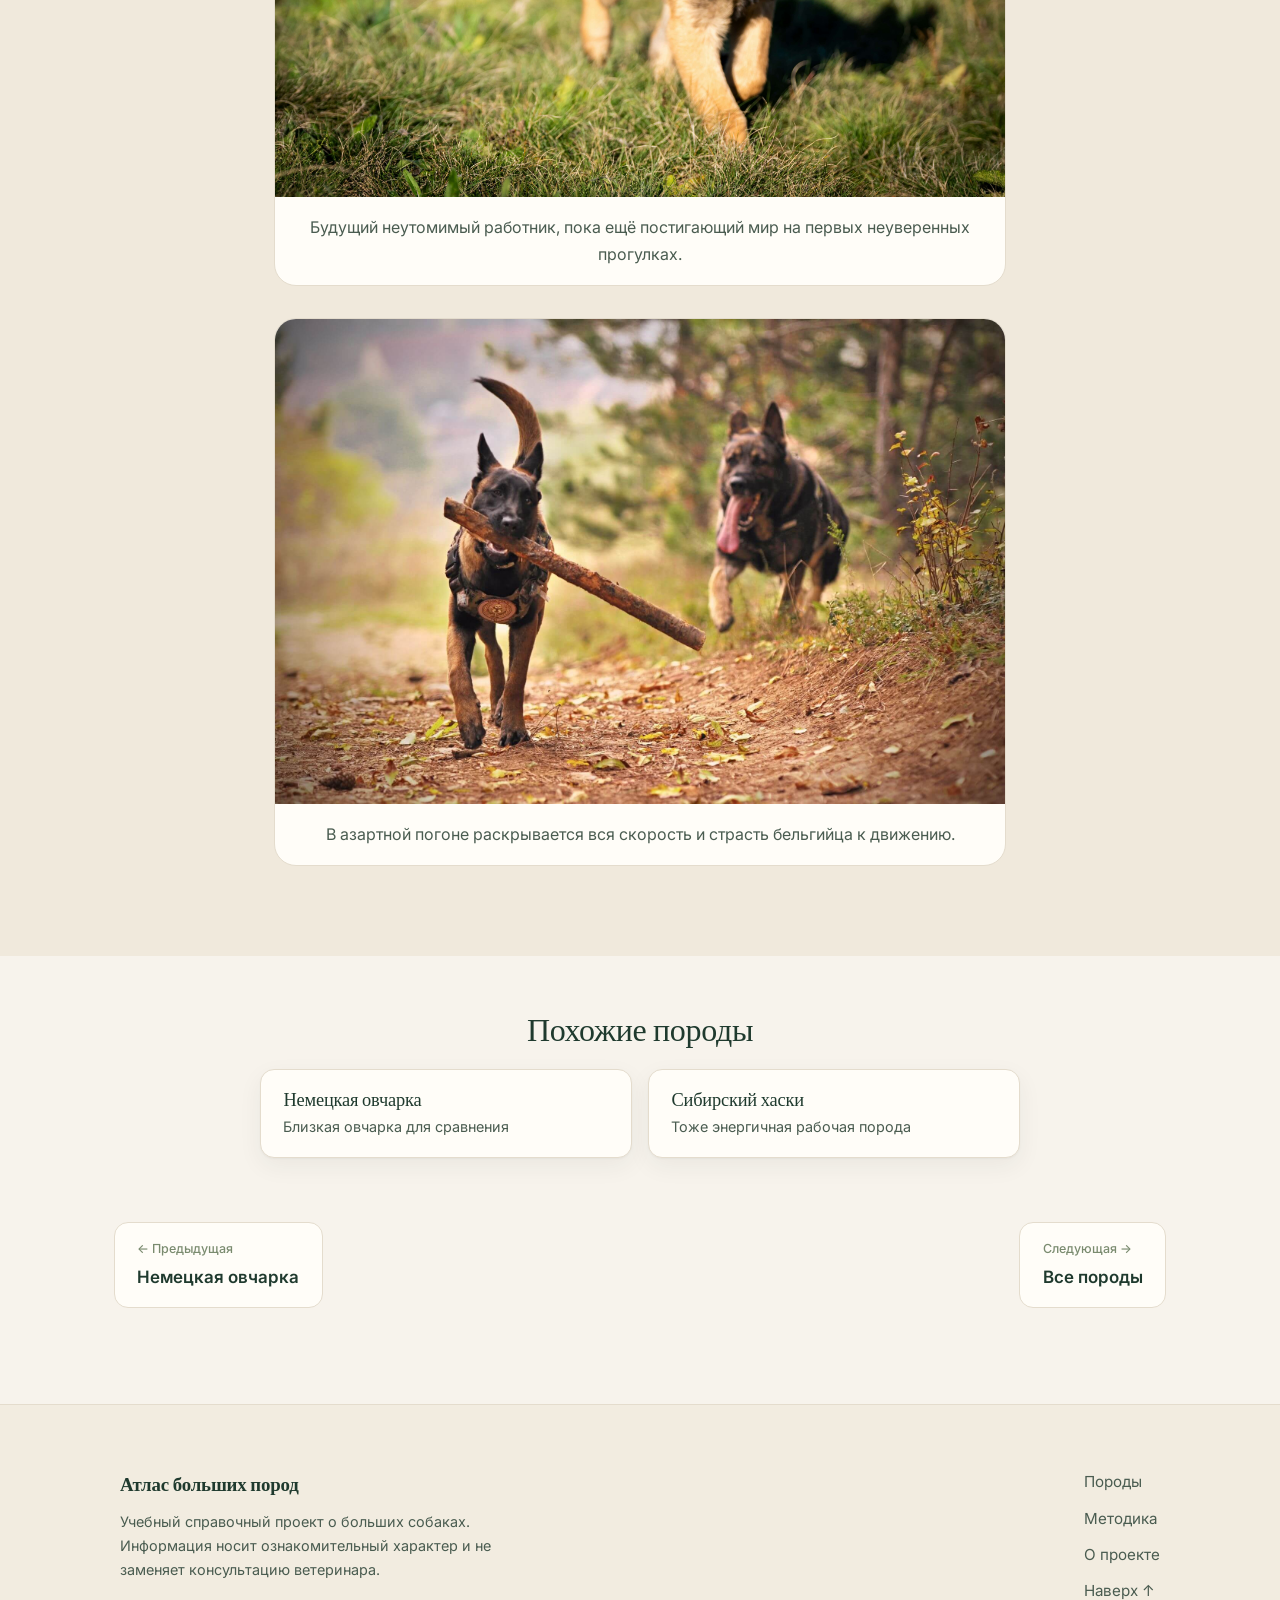
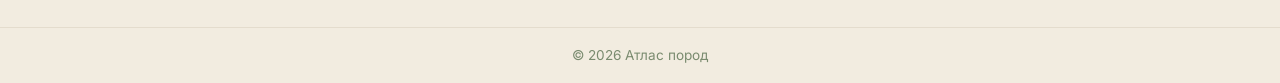
==== commit a00f1192: "убрала темную тему" ====
--- a/belgian.html
+++ b/belgian.html
@@ -78,9 +78,6 @@
 .related-card p{font-size:.9rem;color:var(--ink-soft);margin:0}
 @media (max-width:600px){.related-grid{grid-template-columns:1fr}}
 </style>
-<script>
-(function(){try{var t=localStorage.getItem('theme');if(t==='dark')document.documentElement.setAttribute('data-theme','dark');}catch(e){}})();
-</script>
 </head>
 <body>
 
@@ -94,10 +91,6 @@
       </span>
       <span class="brand-text">Атлас&nbsp;больших&nbsp;пород</span>
     </a>
-    <button class="theme-toggle" aria-label="Переключить тему" title="Светлая / тёмная тема">
-  <svg class="icon-sun" viewBox="0 0 24 24" width="20" height="20" fill="none" stroke="currentColor" stroke-width="2"><circle cx="12" cy="12" r="4"/><path d="M12 2v2M12 20v2M2 12h2M20 12h2M5 5l1.5 1.5M17.5 17.5L19 19M19 5l-1.5 1.5M6.5 17.5L5 19"/></svg>
-  <svg class="icon-moon" viewBox="0 0 24 24" width="20" height="20" fill="none" stroke="currentColor" stroke-width="2"><path d="M21 12.8A9 9 0 1 1 11.2 3 7 7 0 0 0 21 12.8z"/></svg>
-</button>
     <button class="nav-toggle" aria-expanded="false" aria-controls="nav-links" aria-label="Открыть меню"><span></span><span></span><span></span></button>
     <ul class="nav-links" id="nav-links">
       <li><a href="breeds.html">Породы</a></li>
@@ -301,16 +294,5 @@
   render('malinois');
 })();
 </script>
-<script>
-(function(){
-  var btn=document.querySelector('.theme-toggle');
-  if(!btn)return;
-  btn.addEventListener('click',function(){
-    var isDark=document.documentElement.getAttribute('data-theme')==='dark';
-    if(isDark){document.documentElement.removeAttribute('data-theme');try{localStorage.setItem('theme','light');}catch(e){}}
-    else{document.documentElement.setAttribute('data-theme','dark');try{localStorage.setItem('theme','dark');}catch(e){}}
-  });
-})();
-</script>
 </body>
 </html>
--- a/styles.css
+++ b/styles.css
@@ -19,29 +19,6 @@
   --maxw:      1120px;
   --ease:      cubic-bezier(.22,.61,.36,1);
 }
-
-/* =========================================================
-   ТЁМНАЯ ТЕМА «в тон» — тёплая сумеречная палитра
-   Активируется через [data-theme="dark"] на <html>
-   ========================================================= */
-[data-theme="dark"]{
-  --bg:        #17140F;   /* тёплый тёмный фон, не чистый чёрный */
-  --bg-card:   #221E18;   /* карточки чуть светлее фона */
-  --ink:       #EAE3D6;   /* мягкий тёплый кремовый текст */
-  --ink-soft:  #A39A8A;   /* приглушённый текст */
-  --accent:    #DB8A50;   /* терракота, осветлённая для тёмного фона */
-  --accent-dk: #C8743A;
-  --moss:      #8B9B80;   /* мох, чуть светлее для читаемости */
-  --line:      #332E26;   /* тёмные малозаметные линии */
-  --shadow:    0 1px 2px rgba(0,0,0,.3), 0 8px 24px rgba(0,0,0,.35);
-  --shadow-lg: 0 2px 4px rgba(0,0,0,.35), 0 18px 50px rgba(0,0,0,.5);
-}
-/* Плавный переход при переключении темы */
-html{transition:background-color .4s var(--ease)}
-body, .site-header, .breed-section, .catalog-card, .spec-item, .health-card{
-  transition:background-color .4s var(--ease), color .4s var(--ease), border-color .4s var(--ease);
-}
-
 
 *{box-sizing:border-box;margin:0;padding:0}
 
@@ -373,26 +350,3 @@
 /* Статичный «свотч» окраса берна (не кнопка) */
 .swatch-static{cursor:default}
 .swatch-static .swatch-chip{border-color:var(--accent);box-shadow:inset 0 -6px 12px rgba(0,0,0,.18),0 0 0 3px rgba(200,116,58,.25)}
-
-/* =========================================================
-   КНОПКА ПЕРЕКЛЮЧЕНИЯ ТЕМЫ (солнце / луна)
-   ========================================================= */
-.theme-toggle{
-  display:grid;place-items:center;
-  width:42px;height:42px;border-radius:50%;
-  background:transparent;border:1px solid var(--line);
-  color:var(--ink);cursor:pointer;
-  transition:background .2s var(--ease),border-color .2s var(--ease),color .2s var(--ease);
-  margin-left:.5rem;
-}
-.theme-toggle:hover{border-color:var(--accent);color:var(--accent)}
-.theme-toggle svg{display:block}
-/* По умолчанию (светлая тема) показываем луну (предложение уйти в тёмную) */
-.theme-toggle .icon-moon{display:block}
-.theme-toggle .icon-sun{display:none}
-/* В тёмной теме показываем солнце (предложение вернуться в светлую) */
-[data-theme="dark"] .theme-toggle .icon-moon{display:none}
-[data-theme="dark"] .theme-toggle .icon-sun{display:block}
-/* На главной кнопка в прозрачной шапке поверх фото — белая */
-.home .site-header-overlay .theme-toggle{color:#fff;border-color:rgba(255,255,255,.4)}
-.home .site-header-overlay .theme-toggle:hover{color:var(--accent);border-color:var(--accent)}
--- a/breed.css
+++ b/breed.css
@@ -198,20 +198,3 @@
 .breed-premium .breed-portrait:hover img{
   transform:scale(1.03);
 }
-
-/* =========================================================
-   ТЁМНАЯ ТЕМА — поправки для секций страниц пород
-   ========================================================= */
-/* sec-dark в светлой теме тёмная для контраста; в тёмной теме
-   делаем её чуть СВЕТЛЕЕ фона, иначе сольётся */
-[data-theme="dark"] .breed-premium .sec-dark{background:#1F2A22}
-[data-theme="dark"] .breed-premium .sec-dark h2{color:#fff}
-[data-theme="dark"] .breed-premium .sec-dark p{color:rgba(255,255,255,.82)}
-[data-theme="dark"] .breed-premium .sec-dark .spec-item{background:rgba(255,255,255,.05);border-color:rgba(255,255,255,.10)}
-[data-theme="dark"] .breed-premium .sec-dark .spec-item h3{color:#fff}
-[data-theme="dark"] .breed-premium .sec-dark .spec-item p{color:rgba(255,255,255,.78)}
-/* sec-card в тёмной теме — тоже чуть светлее основного фона */
-[data-theme="dark"] .breed-premium .sec-card{background:#1C1813}
-/* Тёмная лента фактов остаётся тёмной, но подгоним под фон */
-[data-theme="dark"] .breed-premium .facts-band{background:#0F0D0A}
-/* Врезка-карточка «полезно знать» уже наследует spec-item, отдельно не трогаем */
